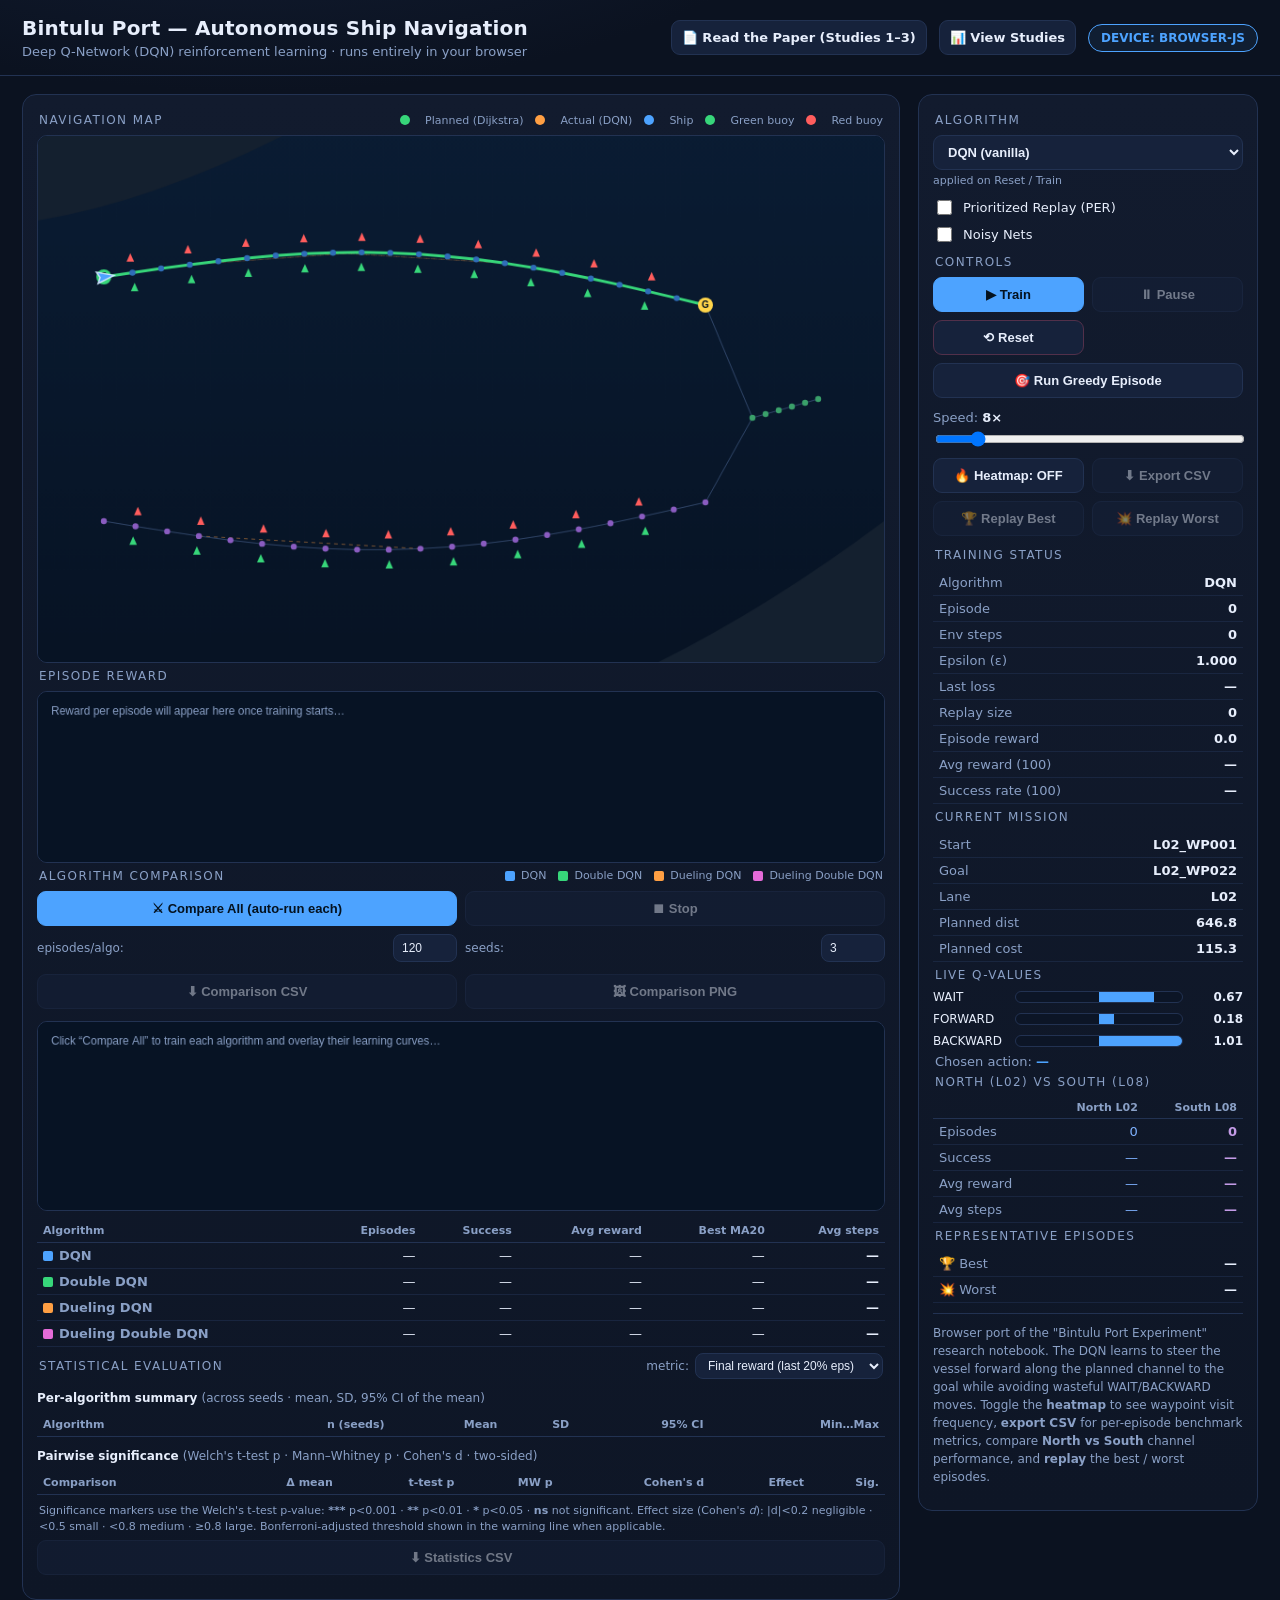
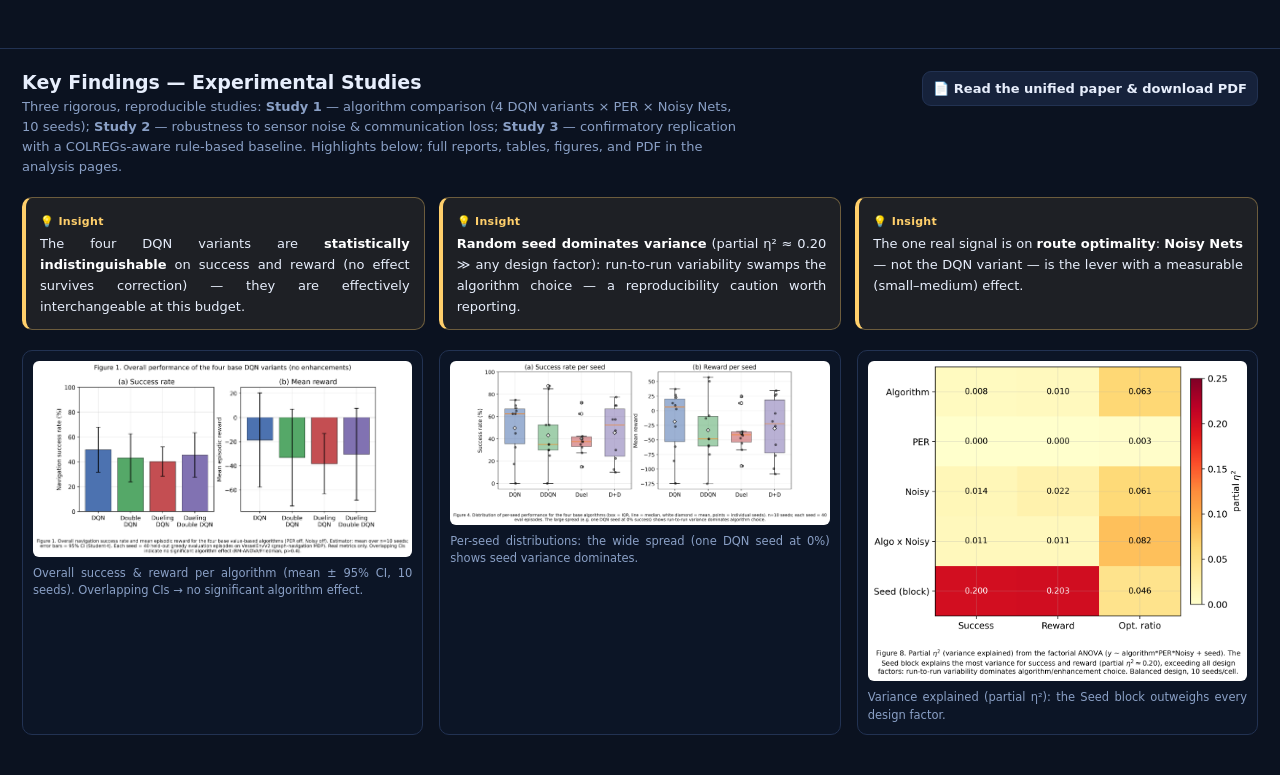
==== index.html @ 25f6ed60 "docs: unified Q1 manuscript merging Studies 1-3 + viewer with PDF export Adds a single publication-s" ====
<!DOCTYPE html>
<html lang="en">
<head>
<meta charset="UTF-8" />
<meta name="viewport" content="width=device-width, initial-scale=1.0" />
<title>Bintulu Port — DQN Autonomous Ship Navigation (Web Simulation)</title>
<link rel="stylesheet" href="styles.css" />
</head>
<body>
  <header class="topbar">
    <div class="title">
      <h1>Bintulu Port — Autonomous Ship Navigation</h1>
      <p class="subtitle">Deep Q-Network (DQN) reinforcement learning · runs entirely in your browser</p>
    </div>
    <div class="header-actions">
      <a class="btn report-btn" href="manuscript.html">📄 Read the Paper (Studies 1–3)</a>
      <a class="btn report-btn" href="results.html">📊 View Studies</a>
      <div class="badge" id="deviceBadge">DEVICE: BROWSER-JS</div>
    </div>
  </header>

  <main class="layout">
    <!-- LEFT: map + chart -->
    <section class="panel map-panel">
      <div class="panel-head">
        <span>Navigation Map</span>
        <span class="legend">
          <i class="dot planned"></i> Planned (Dijkstra)
          <i class="dot actual"></i> Actual (DQN)
          <i class="dot ship"></i> Ship
          <i class="dot green"></i> Green buoy
          <i class="dot red"></i> Red buoy
        </span>
      </div>
      <canvas id="mapCanvas" width="900" height="560"></canvas>

      <div class="panel-head"><span>Episode Reward</span><span id="chartLabel" class="muted"></span></div>
      <canvas id="chartCanvas" width="900" height="180"></canvas>

      <div class="panel-head">
        <span>Algorithm Comparison</span>
        <span class="legend" id="cmpLegend"></span>
      </div>
      <div class="controls cmp-controls">
        <button id="btnCompareAll" class="btn primary">⚔ Compare All (auto-run each)</button>
        <button id="btnCompareStop" class="btn" disabled>⏹ Stop</button>
        <label class="cmp-eps">episodes/algo:
          <input type="number" id="cmpEpisodes" min="20" max="600" step="20" value="120" />
        </label>
        <label class="cmp-eps">seeds:
          <input type="number" id="cmpSeeds" min="1" max="10" step="1" value="3" />
        </label>
      </div>
      <div class="controls cmp-export">
        <button id="btnExportCmpCsv" class="btn" disabled>⬇ Comparison CSV</button>
        <button id="btnExportCmpPng" class="btn" disabled>🖼 Comparison PNG</button>
      </div>
      <canvas id="compareCanvas" width="900" height="200"></canvas>
      <table class="metrics cmp-table" id="cmpTable">
        <tr>
          <th>Algorithm</th><th>Episodes</th><th>Success</th>
          <th>Avg reward</th><th>Best MA20</th><th>Avg steps</th>
        </tr>
      </table>

      <!-- ===== STATISTICAL EVALUATION ===== -->
      <div class="panel-head">
        <span>Statistical Evaluation</span>
        <span class="legend">
          <label class="stat-metric-row">metric:
            <select id="statMetricSelect">
              <option value="reward">Final reward (last 20% eps)</option>
              <option value="success">Success rate (last 20% eps)</option>
              <option value="avgReward">Avg reward (all eps)</option>
              <option value="bestMA">Best MA20 reward</option>
            </select>
          </label>
        </span>
      </div>
      <p id="statWarning" class="stat-warning" hidden></p>

      <div class="stat-sub">Per-algorithm summary <span class="muted">(across seeds · mean, SD, 95% CI of the mean)</span></div>
      <table class="metrics cmp-table stat-summary" id="statSummaryTable">
        <tr>
          <th>Algorithm</th><th>n (seeds)</th><th>Mean</th>
          <th>SD</th><th>95% CI</th><th>Min…Max</th>
        </tr>
      </table>

      <div class="stat-sub">Pairwise significance <span class="muted">(Welch's t-test p · Mann–Whitney p · Cohen's d · two-sided)</span></div>
      <table class="metrics cmp-table stat-pairwise" id="statPairwiseTable">
        <tr>
          <th>Comparison</th><th>Δ mean</th><th>t-test p</th>
          <th>MW p</th><th>Cohen's d</th><th>Effect</th><th>Sig.</th>
        </tr>
      </table>
      <p class="stat-note muted">
        Significance markers use the Welch's t-test p-value:
        <b>***</b> p&lt;0.001 · <b>**</b> p&lt;0.01 · <b>*</b> p&lt;0.05 · <b>ns</b> not significant.
        Effect size (Cohen's <i>d</i>): |d|&lt;0.2 negligible · &lt;0.5 small · &lt;0.8 medium · ≥0.8 large.
        Bonferroni-adjusted threshold shown in the warning line when applicable.
      </p>
      <div class="controls stat-export">
        <button id="btnExportStatsCsv" class="btn" disabled>⬇ Statistics CSV</button>
      </div>
    </section>

    <!-- RIGHT: controls + metrics -->
    <aside class="panel side-panel">
      <div class="panel-head"><span>Algorithm</span></div>
      <label class="select-row">
        <select id="algoSelect">
          <option value="DQN">DQN (vanilla)</option>
          <option value="DoubleDQN">Double DQN</option>
          <option value="DuelingDQN">Dueling DQN</option>
          <option value="DuelingDoubleDQN">Dueling Double DQN</option>
        </select>
        <span class="select-hint">applied on Reset / Train</span>
      </label>
      <div class="toggles">
        <label class="toggle"><input type="checkbox" id="perToggle" /> <span>Prioritized Replay (PER)</span></label>
        <label class="toggle"><input type="checkbox" id="noisyToggle" /> <span>Noisy Nets</span></label>
      </div>

      <div class="panel-head"><span>Controls</span></div>
      <div class="controls">
        <button id="btnTrain" class="btn primary">▶ Train</button>
        <button id="btnPause" class="btn" disabled>⏸ Pause</button>
        <button id="btnReset" class="btn danger">⟲ Reset</button>
        <button id="btnGreedy" class="btn">🎯 Run Greedy Episode</button>
      </div>

      <label class="slider-row">
        <span>Speed: <b id="speedLabel">8×</b></span>
        <input type="range" id="speedSlider" min="1" max="60" value="8" />
      </label>

      <div class="controls">
        <button id="btnHeatmap" class="btn">🔥 Heatmap: OFF</button>
        <button id="btnExport" class="btn" disabled>⬇ Export CSV</button>
        <button id="btnReplayBest" class="btn" disabled>🏆 Replay Best</button>
        <button id="btnReplayWorst" class="btn" disabled>💥 Replay Worst</button>
      </div>

      <div class="panel-head"><span>Training Status</span></div>
      <table class="metrics">
        <tr><td>Algorithm</td><td id="mAlgo">DQN</td></tr>
        <tr><td>Episode</td><td id="mEpisode">0</td></tr>
        <tr><td>Env steps</td><td id="mSteps">0</td></tr>
        <tr><td>Epsilon (ε)</td><td id="mEps">1.000</td></tr>
        <tr><td>Last loss</td><td id="mLoss">—</td></tr>
        <tr><td>Replay size</td><td id="mBuffer">0</td></tr>
        <tr><td>Episode reward</td><td id="mReward">0.0</td></tr>
        <tr><td>Avg reward (100)</td><td id="mAvg">—</td></tr>
        <tr><td>Success rate (100)</td><td id="mSucc">—</td></tr>
      </table>

      <div class="panel-head"><span>Current Mission</span></div>
      <table class="metrics">
        <tr><td>Start</td><td id="mStart">—</td></tr>
        <tr><td>Goal</td><td id="mGoal">—</td></tr>
        <tr><td>Lane</td><td id="mLane">—</td></tr>
        <tr><td>Planned dist</td><td id="mPlanDist">—</td></tr>
        <tr><td>Planned cost</td><td id="mPlanCost">—</td></tr>
      </table>

      <div class="panel-head"><span>Live Q-values</span></div>
      <div class="qbars" id="qbars">
        <div class="qbar-row"><span>WAIT</span><div class="qbar"><i id="q0"></i></div><b id="q0v">0.0</b></div>
        <div class="qbar-row"><span>FORWARD</span><div class="qbar"><i id="q1"></i></div><b id="q1v">0.0</b></div>
        <div class="qbar-row"><span>BACKWARD</span><div class="qbar"><i id="q2"></i></div><b id="q2v">0.0</b></div>
      </div>
      <p class="chosen">Chosen action: <b id="chosenAction">—</b></p>

      <div class="panel-head"><span>North (L02) vs South (L08)</span></div>
      <table class="metrics cmp">
        <tr><th></th><th>North L02</th><th>South L08</th></tr>
        <tr><td>Episodes</td><td id="cmpNorthN">0</td><td id="cmpSouthN">0</td></tr>
        <tr><td>Success</td><td id="cmpNorthSucc">—</td><td id="cmpSouthSucc">—</td></tr>
        <tr><td>Avg reward</td><td id="cmpNorthReward">—</td><td id="cmpSouthReward">—</td></tr>
        <tr><td>Avg steps</td><td id="cmpNorthSteps">—</td><td id="cmpSouthSteps">—</td></tr>
      </table>

      <div class="panel-head"><span>Representative Episodes</span></div>
      <table class="metrics">
        <tr><td>🏆 Best</td><td id="bestLabel">—</td></tr>
        <tr><td>💥 Worst</td><td id="worstLabel">—</td></tr>
      </table>

      <p class="note">
        Browser port of the "Bintulu Port Experiment" research notebook.
        The DQN learns to steer the vessel forward along the planned channel
        to the goal while avoiding wasteful WAIT/BACKWARD moves. Toggle the
        <b>heatmap</b> to see waypoint visit frequency, <b>export CSV</b> for
        per-episode benchmark metrics, compare <b>North vs South</b> channel
        performance, and <b>replay</b> the best / worst episodes.
      </p>
    </aside>
  </main>

  <!-- ============ KEY FINDINGS (Q1 experimental analysis) ============ -->
  <section class="findings" id="findings">
    <div class="findings-head">
      <div>
        <h2>Key Findings — Experimental Studies</h2>
        <p class="findings-sub">
          Three rigorous, reproducible studies: <b>Study 1</b> — algorithm comparison
          (4 DQN variants × PER × Noisy Nets, 10 seeds); <b>Study 2</b> — robustness to sensor
          noise &amp; communication loss; <b>Study 3</b> — confirmatory replication with a
          COLREGs-aware rule-based baseline. Highlights below; full reports, tables, figures,
          and PDF in the analysis pages.
        </p>
      </div>
      <a class="btn report-btn" href="manuscript.html">📄 Read the unified paper &amp; download PDF</a>
    </div>

    <div class="findings-insights">
      <div class="insight-card">
        <span class="insight-tag">💡 Insight</span>
        <p>The four DQN variants are <b>statistically indistinguishable</b> on success and reward
        (no effect survives correction) — they are effectively interchangeable at this budget.</p>
      </div>
      <div class="insight-card">
        <span class="insight-tag">💡 Insight</span>
        <p><b>Random seed dominates variance</b> (partial η² ≈ 0.20 ≫ any design factor): run-to-run
        variability swamps the algorithm choice — a reproducibility caution worth reporting.</p>
      </div>
      <div class="insight-card">
        <span class="insight-tag">💡 Insight</span>
        <p>The one real signal is on <b>route optimality</b>: <b>Noisy Nets</b> — not the DQN variant —
        is the lever with a measurable (small–medium) effect.</p>
      </div>
    </div>

    <div class="findings-figs">
      <figure>
        <a href="results/figures/fig1_overall_performance.png" target="_blank" rel="noopener">
          <img loading="lazy" src="results/figures/fig1_overall_performance.png" alt="Overall performance of the four DQN variants with 95% CIs" />
        </a>
        <figcaption>Overall success &amp; reward per algorithm (mean ± 95% CI, 10 seeds). Overlapping CIs → no significant algorithm effect.</figcaption>
      </figure>
      <figure>
        <a href="results/figures/fig4_per_seed_distributions.png" target="_blank" rel="noopener">
          <img loading="lazy" src="results/figures/fig4_per_seed_distributions.png" alt="Per-seed performance distributions" />
        </a>
        <figcaption>Per-seed distributions: the wide spread (one DQN seed at 0%) shows seed variance dominates.</figcaption>
      </figure>
      <figure>
        <a href="results/figures/fig8_variance_dominance.png" target="_blank" rel="noopener">
          <img loading="lazy" src="results/figures/fig8_variance_dominance.png" alt="Variance-component heatmap (partial eta squared)" />
        </a>
        <figcaption>Variance explained (partial η²): the Seed block outweighs every design factor.</figcaption>
      </figure>
    </div>
  </section>

  <script src="js/environment.js"></script>
  <script src="js/dqn.js"></script>
  <script src="js/stats.js"></script>
  <script src="js/main.js"></script>
</body>
</html>
---- styles.css ----
:root {
  --bg: #0b1220;
  --panel: #121b2e;
  --panel-2: #0e1626;
  --ink: #e7eefc;
  --muted: #8aa0c6;
  --line: #223252;
  --accent: #4da3ff;
  --green: #37d67a;
  --red: #ff5d5d;
  --planned: #37d67a;
  --actual: #ff9f43;
  --ship: #4da3ff;
}

* { box-sizing: border-box; }

body {
  margin: 0;
  font-family: "Segoe UI", system-ui, -apple-system, sans-serif;
  background: radial-gradient(1200px 600px at 20% -10%, #16233d 0%, var(--bg) 55%);
  color: var(--ink);
}

.topbar {
  display: flex;
  align-items: center;
  justify-content: space-between;
  padding: 16px 22px;
  border-bottom: 1px solid var(--line);
}

.title h1 { margin: 0; font-size: 20px; letter-spacing: .2px; }
.subtitle { margin: 4px 0 0; color: var(--muted); font-size: 13px; }

.header-actions { display: flex; align-items: center; gap: 12px; }
.report-btn {
  text-decoration: none; font-weight: 700; font-size: 13px;
  background: var(--accent); color: #04121f; border-color: var(--accent);
  white-space: nowrap;
}
.report-btn:hover { filter: brightness(1.08); border-color: var(--accent); }
@media (max-width: 720px) {
  .header-actions { flex-direction: column-reverse; align-items: flex-end; gap: 8px; }
}

.badge {
  font-size: 12px;
  font-weight: 700;
  color: var(--accent);
  border: 1px solid var(--accent);
  border-radius: 20px;
  padding: 6px 12px;
  background: rgba(77,163,255,.08);
}

.layout {
  display: grid;
  grid-template-columns: minmax(0, 1fr) 340px;
  gap: 18px;
  padding: 18px 22px 40px;
  align-items: start;
}

.panel {
  background: linear-gradient(180deg, var(--panel), var(--panel-2));
  border: 1px solid var(--line);
  border-radius: 14px;
  padding: 12px 14px;
}

.panel-head {
  display: flex;
  justify-content: space-between;
  align-items: center;
  font-size: 12px;
  text-transform: uppercase;
  letter-spacing: .12em;
  color: var(--muted);
  margin: 6px 2px 8px;
}

canvas {
  width: 100%;
  height: auto;
  display: block;
  background: #071324;
  border: 1px solid var(--line);
  border-radius: 10px;
}

#chartCanvas { margin-top: 4px; }

.legend { display: flex; gap: 12px; align-items: center; font-size: 11px; color: var(--muted); text-transform: none; letter-spacing: 0; }
.dot { display: inline-block; width: 10px; height: 10px; border-radius: 50%; margin-right: 3px; vertical-align: middle; }
.dot.planned { background: var(--planned); }
.dot.actual { background: var(--actual); }
.dot.ship { background: var(--ship); }
.dot.green { background: var(--green); }
.dot.red { background: var(--red); }

.controls { display: grid; grid-template-columns: 1fr 1fr; gap: 8px; margin-bottom: 12px; }
.btn {
  cursor: pointer;
  border: 1px solid var(--line);
  background: #16223b;
  color: var(--ink);
  padding: 9px 10px;
  border-radius: 9px;
  font-size: 13px;
  font-weight: 600;
  transition: .15s;
}
.btn:hover:not(:disabled) { border-color: var(--accent); }
.btn:disabled { opacity: .45; cursor: not-allowed; }
.btn.primary { background: var(--accent); border-color: var(--accent); color: #04121f; }
.btn.danger { border-color: #52304a; }
.btn.danger:hover { border-color: var(--red); }
.btn.active { background: rgba(255,159,67,.18); border-color: var(--actual); color: var(--actual); }
#btnGreedy { grid-column: span 2; }

.slider-row { display: block; font-size: 13px; color: var(--muted); margin-bottom: 8px; }
.slider-row input { width: 100%; margin-top: 6px; }
.slider-row b { color: var(--ink); }

.select-row { display: block; margin-bottom: 10px; }
.select-row select {
  width: 100%; padding: 8px 10px; border-radius: 9px;
  background: #16223b; color: var(--ink); border: 1px solid var(--line);
  font-size: 13px; font-weight: 600;
}
.select-row select:focus { outline: none; border-color: var(--accent); }
.select-hint { display: block; font-size: 11px; color: var(--muted); margin-top: 4px; }

.toggles { display: flex; flex-direction: column; gap: 6px; margin: 8px 0 10px; }
.toggle { display: flex; align-items: center; gap: 8px; font-size: 13px; color: var(--ink); cursor: pointer; }
.toggle input { accent-color: var(--accent); width: 15px; height: 15px; cursor: pointer; }
.cmp-export { grid-template-columns: 1fr 1fr; margin-top: 8px; }

.cmp-controls { grid-template-columns: 1fr 1fr; align-items: center; margin-top: 8px; }
.cmp-eps { font-size: 12px; color: var(--muted); display: flex; align-items: center; justify-content: space-between; gap: 6px; }
.cmp-eps input {
  width: 64px; padding: 6px 8px; border-radius: 8px;
  background: #16223b; color: var(--ink); border: 1px solid var(--line); font-size: 12px;
}
#btnCompareAll { grid-column: 1; }

.cmp-table { margin-top: 8px; }
.cmp-table th {
  font-size: 11px; color: var(--muted); font-weight: 600; text-align: right;
  padding: 5px 6px; border-bottom: 1px solid var(--line);
}
.cmp-table th:first-child { text-align: left; }
.cmp-table td { text-align: right; font-variant-numeric: tabular-nums; }
.cmp-table td:first-child { text-align: left; font-weight: 600; }
.cmp-swatch { display: inline-block; width: 10px; height: 10px; border-radius: 2px; margin-right: 6px; vertical-align: middle; }
#cmpLegend { display: flex; gap: 12px; flex-wrap: wrap; align-items: center; }

/* ===== Statistical evaluation ===== */
.stat-sub { font-size: 12px; color: var(--ink); font-weight: 600; margin: 12px 0 2px; }
.stat-sub .muted { font-weight: 400; }
.stat-metric-row { font-size: 12px; color: var(--muted); display: inline-flex; align-items: center; gap: 6px; }
.stat-metric-row select {
  padding: 4px 8px; border-radius: 8px; background: #16223b;
  color: var(--ink); border: 1px solid var(--line); font-size: 12px;
}
.stat-warning {
  font-size: 12px; color: #ffcf6b; background: rgba(255,159,67,.10);
  border: 1px solid rgba(255,159,67,.35); border-radius: 8px;
  padding: 7px 10px; margin: 8px 0 2px; line-height: 1.45;
}
.stat-summary td, .stat-pairwise td { font-size: 12px; }
.stat-pairwise td.sig-yes { color: #37d67a; font-weight: 700; }
.stat-pairwise td.sig-no { color: var(--muted); }
.stat-note { font-size: 11px; line-height: 1.5; margin: 8px 2px 4px; }
.stat-export { grid-template-columns: 1fr; margin-top: 4px; }

.metrics { width: 100%; border-collapse: collapse; font-size: 13px; margin-bottom: 6px; }
.metrics td { padding: 5px 6px; border-bottom: 1px solid rgba(34,50,82,.55); }
.metrics td:first-child { color: var(--muted); }
.metrics td:last-child { text-align: right; font-variant-numeric: tabular-nums; font-weight: 600; }

.metrics.cmp th {
  font-size: 11px; color: var(--muted); font-weight: 600;
  text-align: right; padding: 4px 6px; border-bottom: 1px solid var(--line);
}
.metrics.cmp th:first-child { text-align: left; }
.metrics.cmp td { text-align: right; }
.metrics.cmp td:first-child { text-align: left; color: var(--muted); }
.metrics.cmp td:nth-child(2) { color: #7fb2ff; }
.metrics.cmp td:nth-child(3) { color: #c39be6; }

.qbars { display: grid; gap: 8px; margin: 4px 0 6px; }
.qbar-row { display: grid; grid-template-columns: 74px 1fr 52px; align-items: center; gap: 8px; font-size: 12px; }
.qbar { position: relative; height: 12px; background: #0c1526; border: 1px solid var(--line); border-radius: 6px; overflow: hidden; }
.qbar i { position: absolute; left: 50%; top: 0; bottom: 0; background: var(--accent); width: 0; }
.qbar-row b { text-align: right; font-variant-numeric: tabular-nums; }
.chosen { font-size: 13px; color: var(--muted); margin: 6px 2px; }
.chosen b { color: var(--accent); }

.note { font-size: 12px; color: var(--muted); line-height: 1.5; border-top: 1px solid var(--line); padding-top: 10px; margin-top: 10px; }
.muted { color: var(--muted); font-weight: 400; text-transform: none; letter-spacing: 0; }

@media (max-width: 980px) {
  .layout { grid-template-columns: 1fr; }
  .side-panel { order: 2; }
}


/* ============ Key Findings section (landing page) ============ */
.findings { padding: 22px 22px 40px; border-top: 1px solid var(--line); margin-top: 8px; }
.findings-head { display: flex; align-items: flex-start; justify-content: space-between; gap: 16px; flex-wrap: wrap; }
.findings-head h2 { margin: 0 0 4px; font-size: 19px; }
.findings-sub { margin: 0; color: var(--muted); font-size: 13px; max-width: 720px; line-height: 1.55; }
.findings-insights { display: grid; grid-template-columns: repeat(3, 1fr); gap: 14px; margin: 20px 0; }
.insight-card { background: rgba(255,207,107,.08); border: 1px solid rgba(255,207,107,.35);
  border-left: 4px solid #ffcf6b; border-radius: 10px; padding: 12px 14px; }
.insight-card .insight-tag { display: inline-block; font-size: 11px; font-weight: 700; color: #ffcf6b;
  margin-bottom: 6px; letter-spacing: .3px; }
.insight-card p { margin: 0; font-size: 13px; line-height: 1.6; color: var(--ink); text-align: justify; }
.insight-card b { color: #fff; }
.findings-figs { display: grid; grid-template-columns: repeat(3, 1fr); gap: 16px; margin-top: 8px; }
.findings-figs figure { margin: 0; background: #0c1526; border: 1px solid var(--line); border-radius: 10px; padding: 10px; }
.findings-figs img { width: 100%; height: auto; border-radius: 6px; background: #fff; display: block; }
.findings-figs figcaption { font-size: 11.5px; color: var(--muted); line-height: 1.5; margin-top: 8px; text-align: justify; }
@media (max-width: 900px) {
  .findings-insights, .findings-figs { grid-template-columns: 1fr; }
}
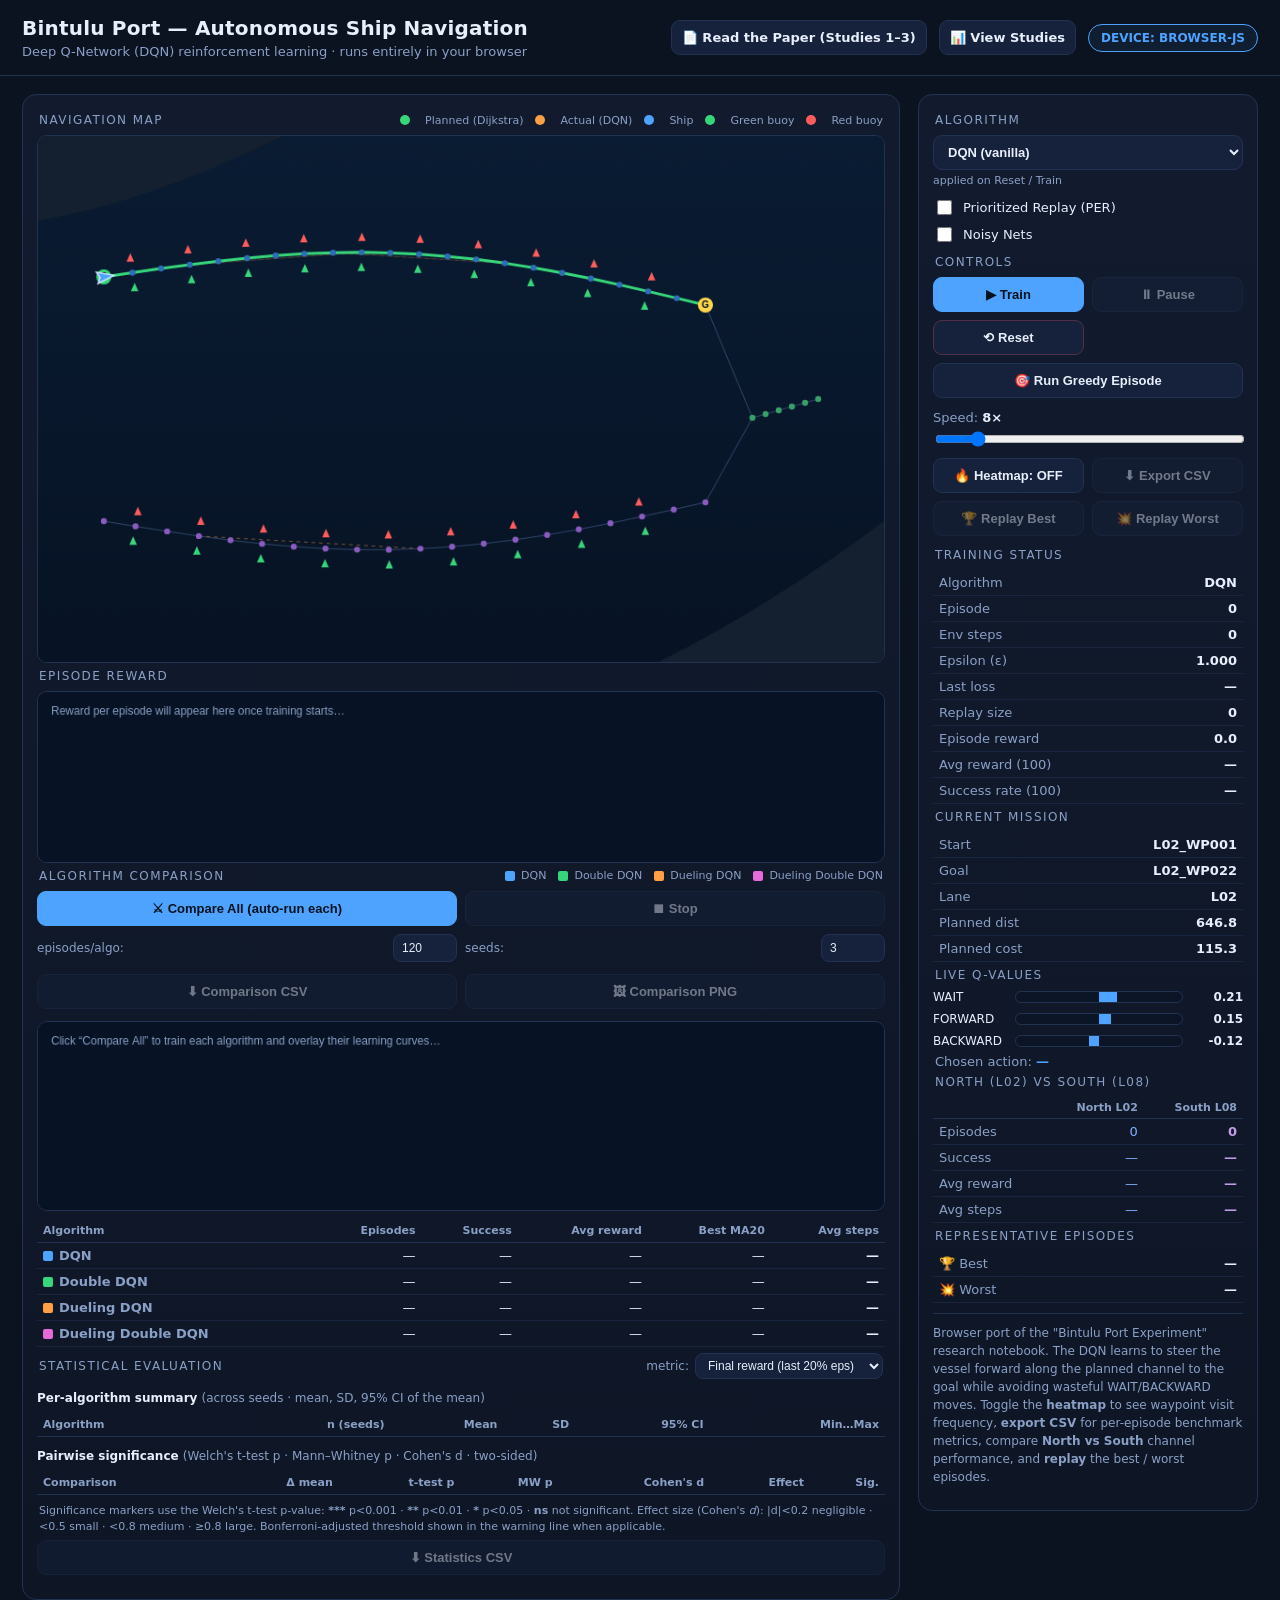
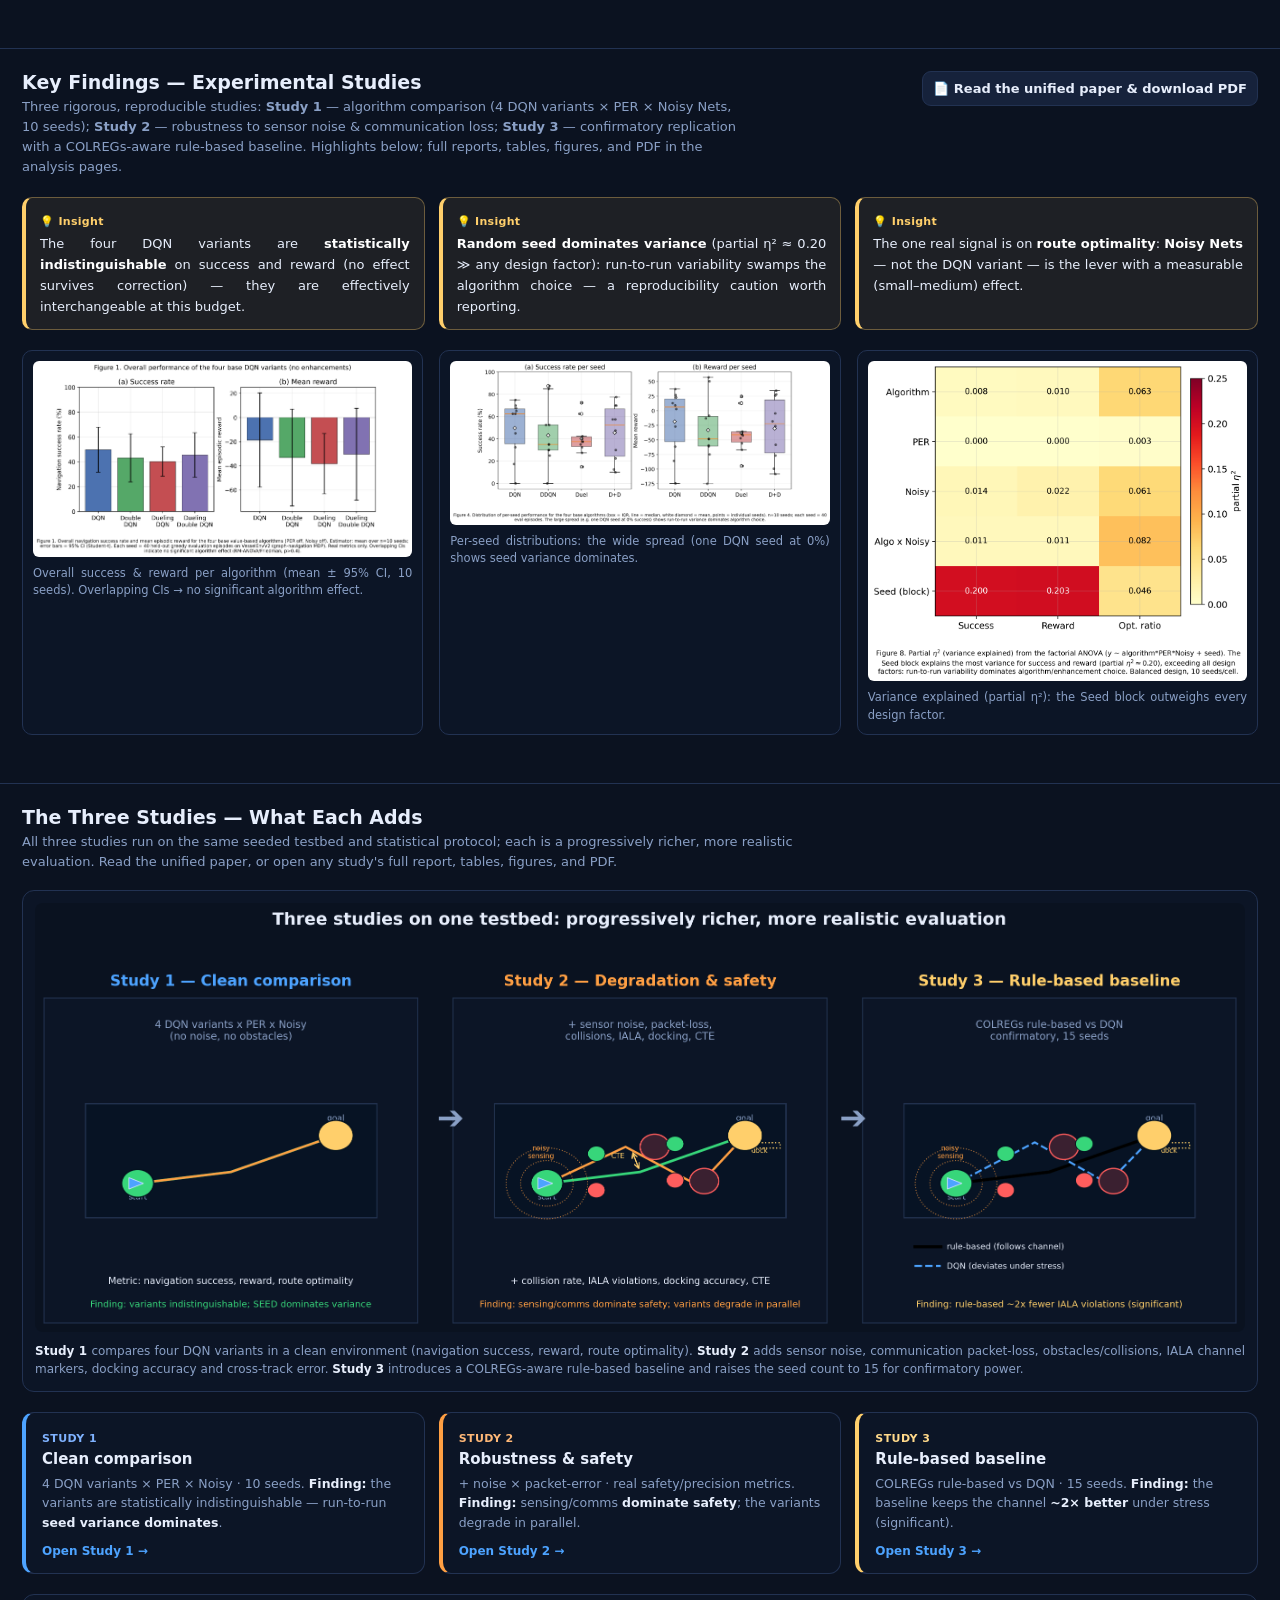
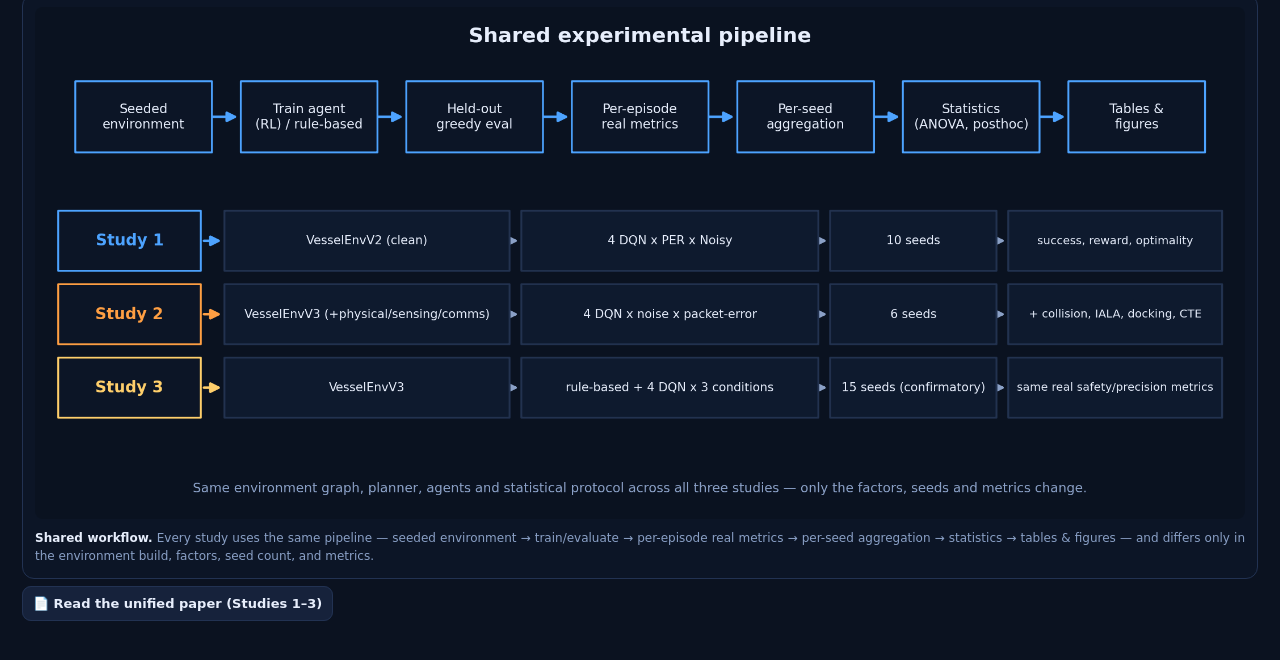
==== commit 3031bf76: "feat: conceptual study schematics + workflow on the live simulation page Add a 'Three Studies — What" ====
--- a/index.html
+++ b/index.html
@@ -237,7 +237,7 @@
         <a href="results/figures/fig1_overall_performance.png" target="_blank" rel="noopener">
           <img loading="lazy" src="results/figures/fig1_overall_performance.png" alt="Overall performance of the four DQN variants with 95% CIs" />
         </a>
-        <figcaption>Overall success &amp; reward per algorithm (mean ± 95% CI, 10 seeds). Overlapping CIs → no significant algorithm effect.</figcaption>
+        <figcaption>Overall success &amp; reward per algorithm (mean ± 95% CI, 10 seeds). Overlapping CIs &rarr; no significant algorithm effect.</figcaption>
       </figure>
       <figure>
         <a href="results/figures/fig4_per_seed_distributions.png" target="_blank" rel="noopener">
@@ -254,6 +254,64 @@
     </div>
   </section>
 
+  <!-- ============ THREE STUDIES (conceptual overview + workflow) ============ -->
+  <section class="studies" id="studies">
+    <div class="studies-head">
+      <h2>The Three Studies — What Each Adds</h2>
+      <p class="studies-sub">
+        All three studies run on the same seeded testbed and statistical protocol;
+        each is a progressively richer, more realistic evaluation. Read the unified
+        paper, or open any study's full report, tables, figures, and PDF.
+      </p>
+    </div>
+
+    <figure class="studies-fig">
+      <img loading="lazy" src="assets/schematics/study_comparison.png"
+           alt="Conceptual comparison of Study 1 (clean), Study 2 (noise, packet-loss, collisions, IALA, docking, CTE), and Study 3 (rule-based COLREGs baseline vs DQN)" />
+      <figcaption>
+        <b>Study&nbsp;1</b> compares four DQN variants in a clean environment (navigation success, reward, route optimality).
+        <b>Study&nbsp;2</b> adds sensor noise, communication packet-loss, obstacles/collisions, IALA channel markers,
+        docking accuracy and cross-track error. <b>Study&nbsp;3</b> introduces a COLREGs-aware rule-based baseline and
+        raises the seed count to 15 for confirmatory power.
+      </figcaption>
+    </figure>
+
+    <div class="studies-cards">
+      <a class="study-card s1" href="results.html">
+        <span class="study-tag">Study 1</span>
+        <h3>Clean comparison</h3>
+        <p>4 DQN variants × PER × Noisy · 10 seeds. <b>Finding:</b> the variants are statistically indistinguishable — run-to-run <b>seed variance dominates</b>.</p>
+        <span class="study-link">Open Study 1 →</span>
+      </a>
+      <a class="study-card s2" href="results_v3.html">
+        <span class="study-tag">Study 2</span>
+        <h3>Robustness &amp; safety</h3>
+        <p>+ noise × packet-error · real safety/precision metrics. <b>Finding:</b> sensing/comms <b>dominate safety</b>; the variants degrade in parallel.</p>
+        <span class="study-link">Open Study 2 →</span>
+      </a>
+      <a class="study-card s3" href="results_study3.html">
+        <span class="study-tag">Study 3</span>
+        <h3>Rule-based baseline</h3>
+        <p>COLREGs rule-based vs DQN · 15 seeds. <b>Finding:</b> the baseline keeps the channel <b>~2× better</b> under stress (significant).</p>
+        <span class="study-link">Open Study 3 →</span>
+      </a>
+    </div>
+
+    <figure class="studies-fig">
+      <img loading="lazy" src="assets/schematics/workflow.png"
+           alt="Shared experimental pipeline and how each study specializes the environment, factors, seeds and metrics" />
+      <figcaption>
+        <b>Shared workflow.</b> Every study uses the same pipeline — seeded environment → train/evaluate →
+        per-episode real metrics → per-seed aggregation → statistics → tables &amp; figures — and differs only in
+        the environment build, factors, seed count, and metrics.
+      </figcaption>
+    </figure>
+
+    <div class="studies-cta">
+      <a class="btn report-btn" href="manuscript.html">📄 Read the unified paper (Studies 1–3)</a>
+    </div>
+  </section>
+
   <script src="js/environment.js"></script>
   <script src="js/dqn.js"></script>
   <script src="js/stats.js"></script>
--- a/styles.css
+++ b/styles.css
@@ -226,3 +226,28 @@
 @media (max-width: 900px) {
   .findings-insights, .findings-figs { grid-template-columns: 1fr; }
 }
+
+
+/* ============ Three Studies section (live simulation landing) ============ */
+.studies { padding: 22px 22px 48px; border-top: 1px solid var(--line); margin-top: 8px; }
+.studies-head h2 { margin: 0 0 4px; font-size: 19px; }
+.studies-sub { margin: 0 0 18px; color: var(--muted); font-size: 13px; max-width: 820px; line-height: 1.55; }
+.studies-fig { margin: 18px 0 8px; background: #0c1526; border: 1px solid var(--line); border-radius: 12px; padding: 12px; }
+.studies-fig img { width: 100%; height: auto; border-radius: 8px; display: block; }
+.studies-fig figcaption { font-size: 12px; color: var(--muted); line-height: 1.55; margin-top: 10px; text-align: justify; }
+.studies-fig figcaption b { color: var(--ink); }
+.studies-cards { display: grid; grid-template-columns: repeat(3, 1fr); gap: 14px; margin: 20px 0; }
+.study-card { display: block; text-decoration: none; background: #0c1526; border: 1px solid var(--line);
+  border-radius: 12px; padding: 14px 16px; transition: border-color .15s, transform .15s; }
+.study-card:hover { transform: translateY(-2px); }
+.study-card.s1 { border-left: 4px solid #4da3ff; } .study-card.s1:hover { border-color: #4da3ff; }
+.study-card.s2 { border-left: 4px solid #ff9f43; } .study-card.s2:hover { border-color: #ff9f43; }
+.study-card.s3 { border-left: 4px solid #ffcf6b; } .study-card.s3:hover { border-color: #ffcf6b; }
+.study-tag { display: inline-block; font-size: 11px; font-weight: 700; letter-spacing: .4px; text-transform: uppercase; color: var(--muted); }
+.study-card.s1 .study-tag { color: #7fb2ff; } .study-card.s2 .study-tag { color: #ffb877; } .study-card.s3 .study-tag { color: #ffd98a; }
+.study-card h3 { margin: 4px 0 6px; font-size: 15px; color: var(--ink); }
+.study-card p { margin: 0 0 8px; font-size: 12.5px; color: var(--muted); line-height: 1.55; }
+.study-card p b { color: var(--ink); }
+.study-link { font-size: 12px; font-weight: 700; color: var(--accent); }
+.studies-cta { margin-top: 14px; }
+@media (max-width: 900px) { .studies-cards { grid-template-columns: 1fr; } }
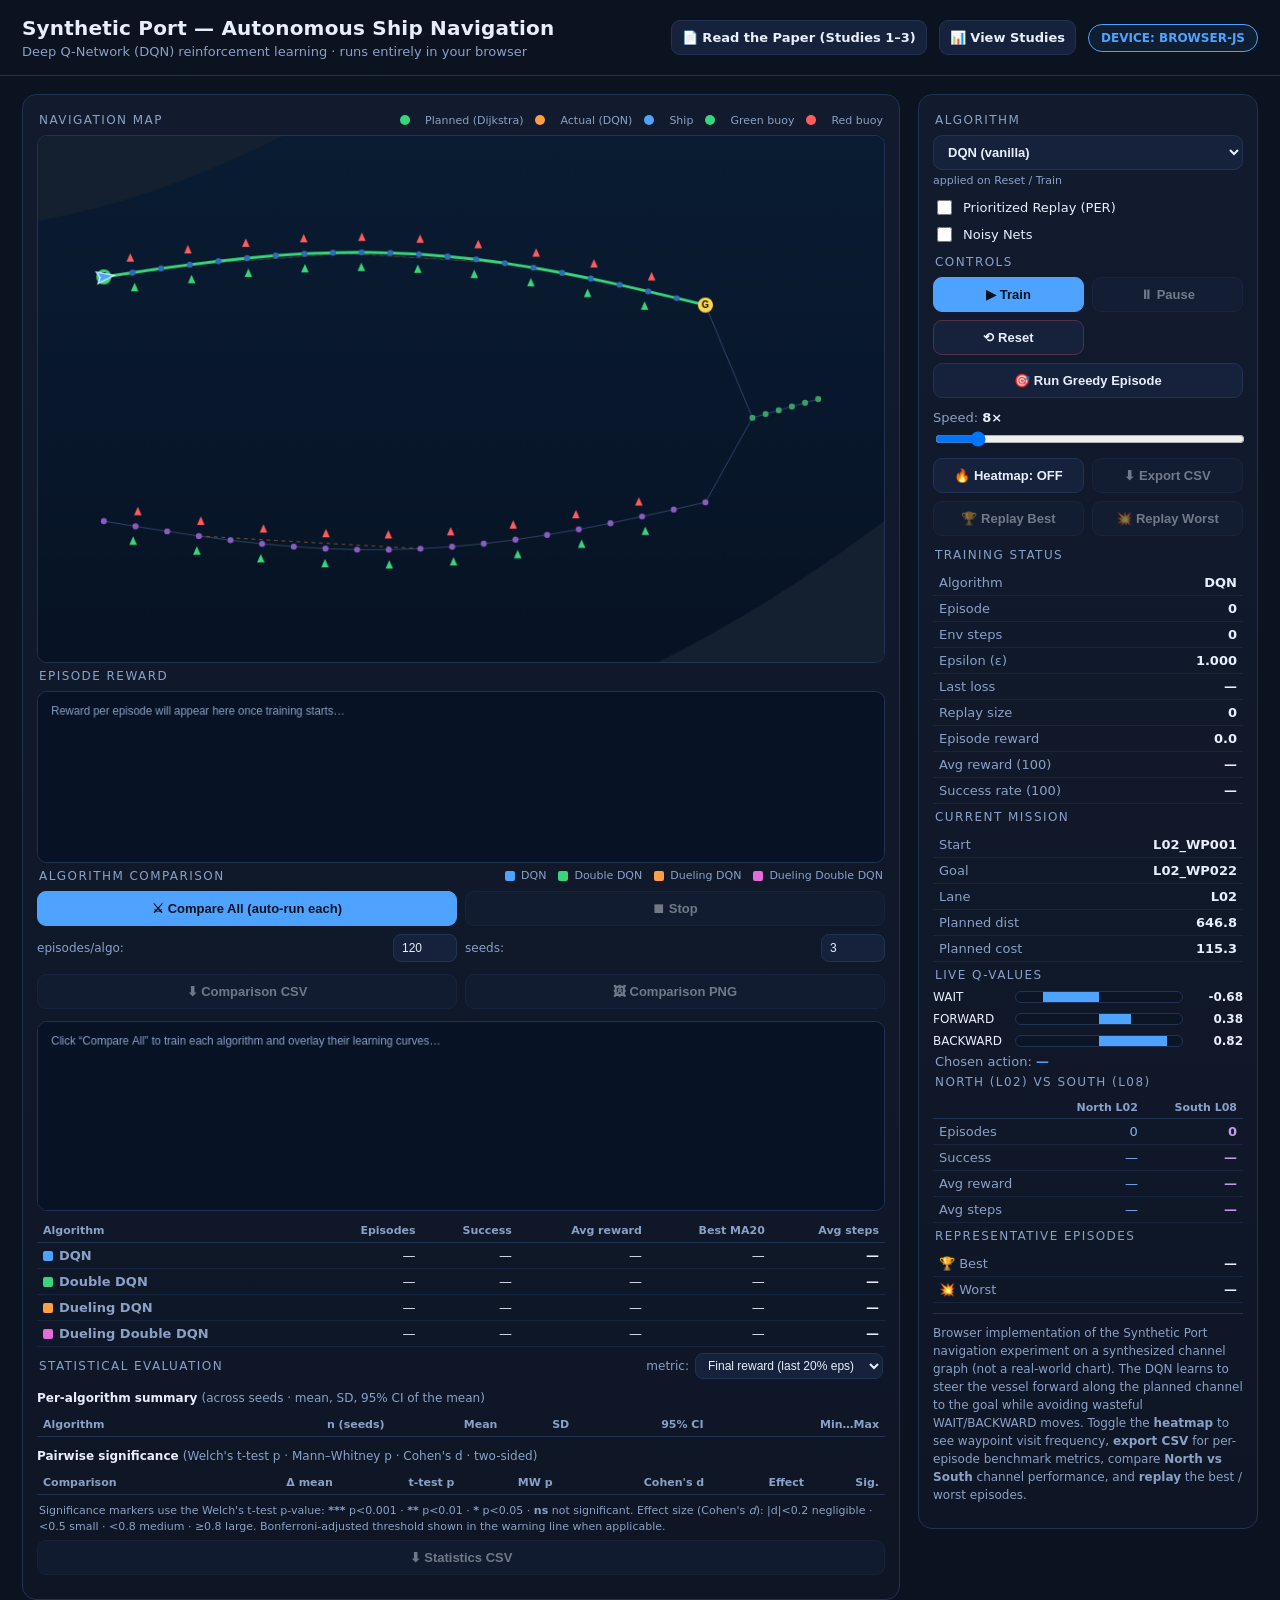
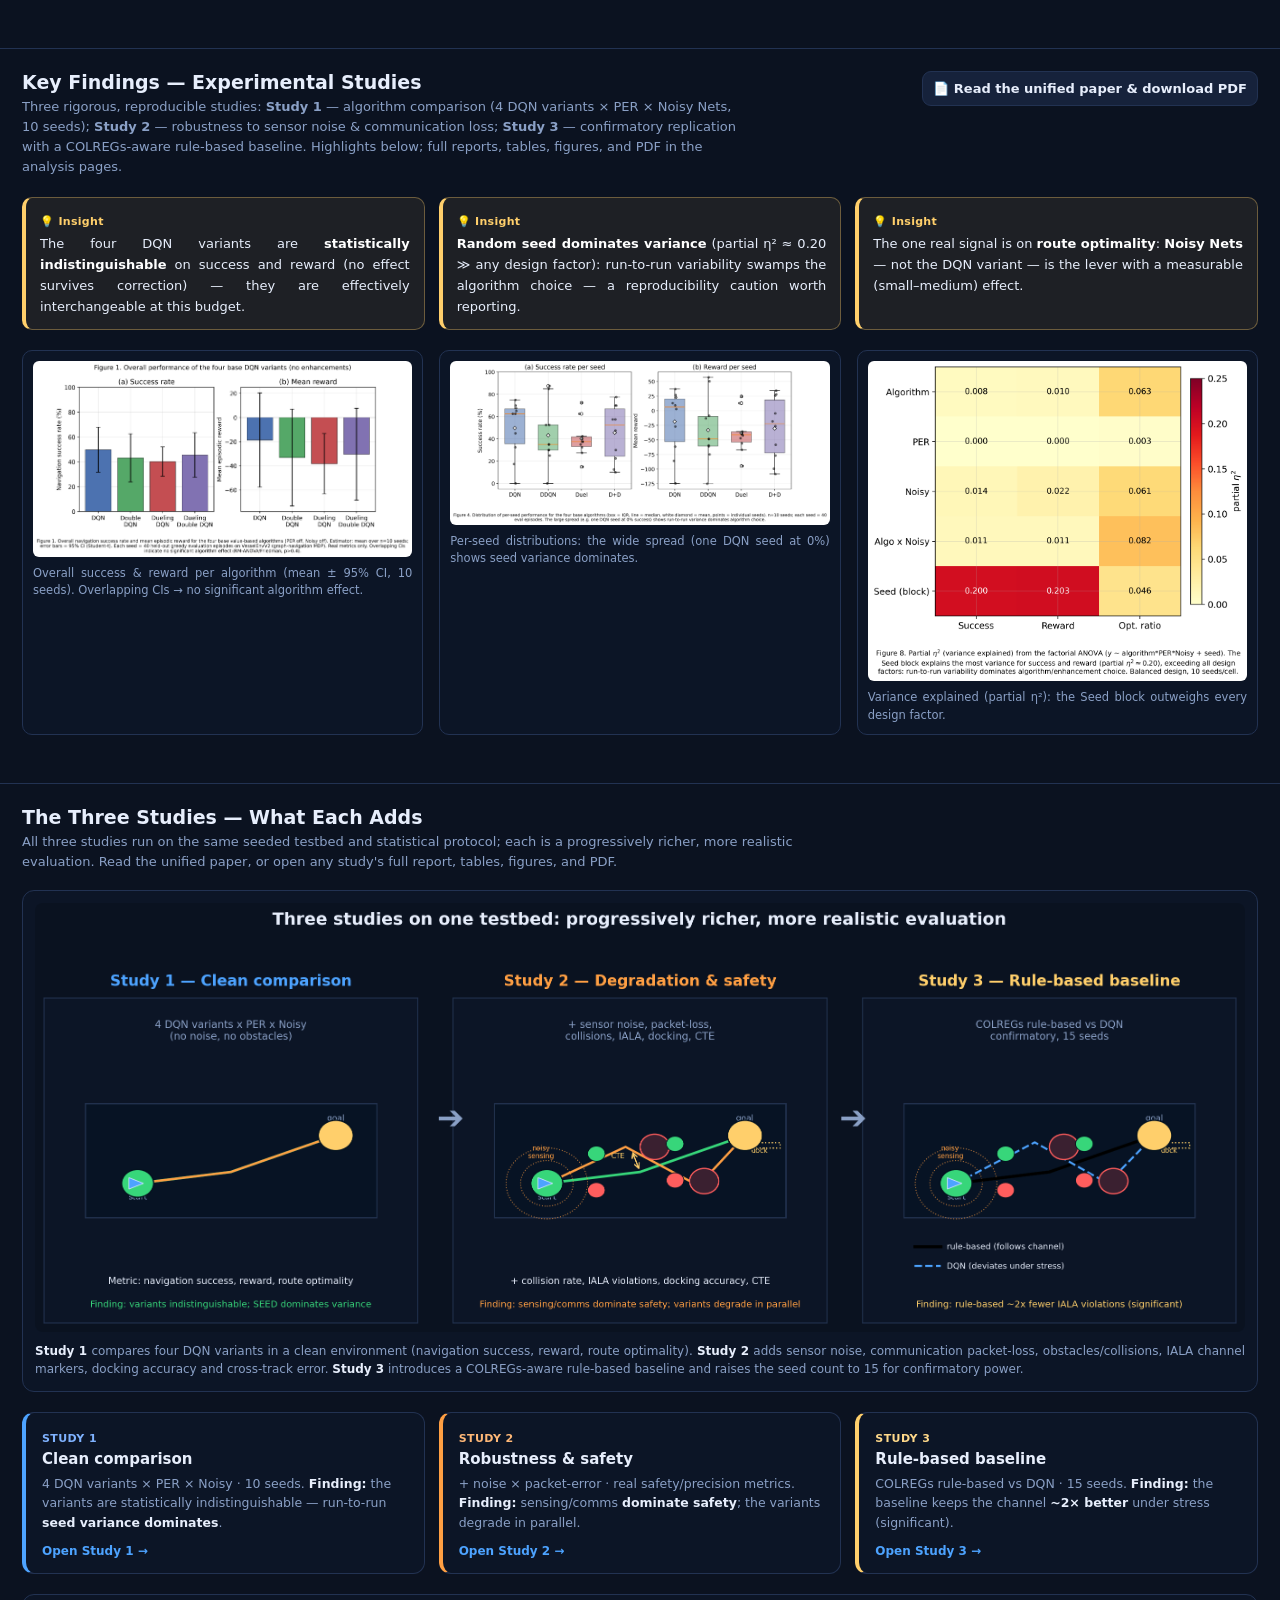
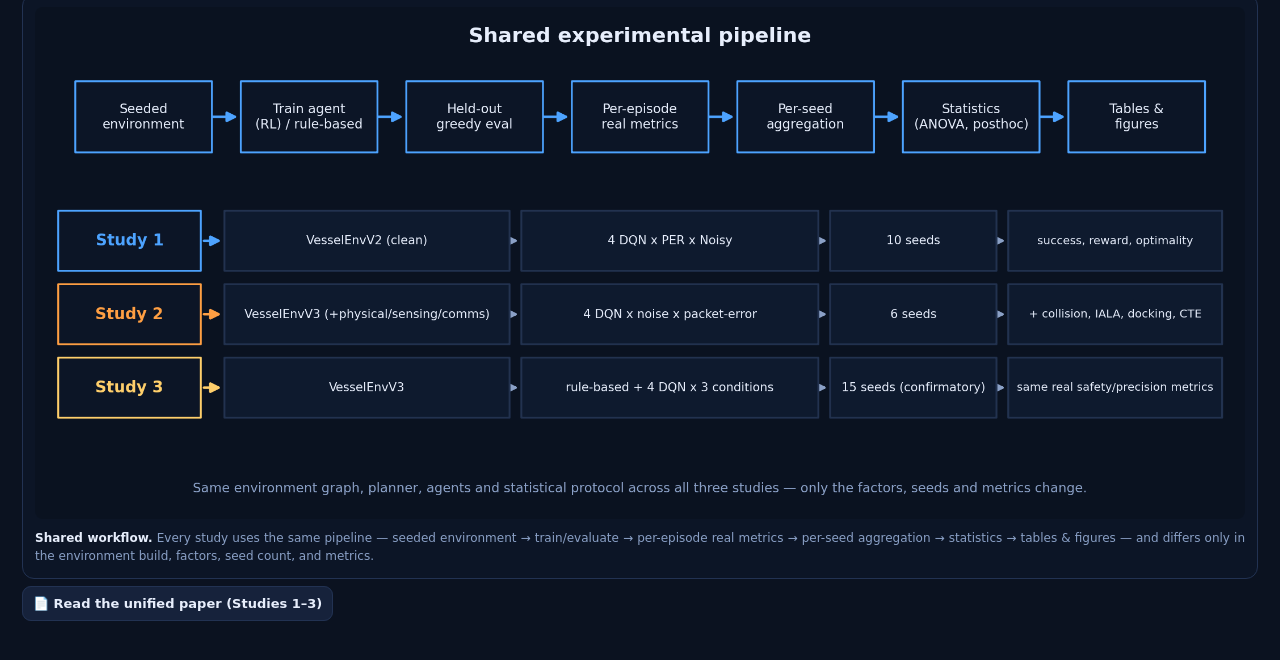
==== commit 756b7ddd: "Rebrand user-facing name to 'Synthetic Port' Rename all user-visible references from 'Bintulu Port' " ====
--- a/index.html
+++ b/index.html
@@ -3,13 +3,13 @@
 <head>
 <meta charset="UTF-8" />
 <meta name="viewport" content="width=device-width, initial-scale=1.0" />
-<title>Bintulu Port — DQN Autonomous Ship Navigation (Web Simulation)</title>
+<title>Synthetic Port — DQN Autonomous Ship Navigation (Web Simulation)</title>
 <link rel="stylesheet" href="styles.css" />
 </head>
 <body>
   <header class="topbar">
     <div class="title">
-      <h1>Bintulu Port — Autonomous Ship Navigation</h1>
+      <h1>Synthetic Port — Autonomous Ship Navigation</h1>
       <p class="subtitle">Deep Q-Network (DQN) reinforcement learning · runs entirely in your browser</p>
     </div>
     <div class="header-actions">
@@ -188,7 +188,8 @@
       </table>
 
       <p class="note">
-        Browser port of the "Bintulu Port Experiment" research notebook.
+        Browser implementation of the Synthetic Port navigation experiment on a
+        synthesized channel graph (not a real-world chart).
         The DQN learns to steer the vessel forward along the planned channel
         to the goal while avoiding wasteful WAIT/BACKWARD moves. Toggle the
         <b>heatmap</b> to see waypoint visit frequency, <b>export CSV</b> for
--- a/styles.css
+++ b/styles.css
@@ -251,3 +251,21 @@
 .study-link { font-size: 12px; font-weight: 700; color: var(--accent); }
 .studies-cta { margin-top: 14px; }
 @media (max-width: 900px) { .studies-cards { grid-template-columns: 1fr; } }
+
+
+/* ============ Shared study-schematic block (report pages) ============ */
+.schematic-block { border: 1px solid var(--line); border-radius: 10px; background: #0c1526; margin: 0 0 16px; overflow: hidden; }
+.schematic-block > summary { cursor: pointer; list-style: none; padding: 11px 14px; font-size: 13px;
+  font-weight: 700; color: #cfe0ff; display: flex; align-items: center; gap: 8px; }
+.schematic-block > summary::-webkit-details-marker { display: none; }
+.schematic-block > summary::before { content: "\25B8"; color: var(--accent, #4da3ff); transition: transform .15s; }
+.schematic-block[open] > summary::before { transform: rotate(90deg); }
+.schematic-block .schematic-body { padding: 4px 14px 14px; }
+.schematic-block figure { margin: 8px 0 6px; }
+.schematic-block img { width: 100%; height: auto; border-radius: 8px; border: 1px solid var(--line); background: #071324; display: block; }
+.schematic-block figcaption { font-size: 11.5px; color: var(--muted); line-height: 1.5; margin: 8px 2px 14px; text-align: justify; }
+.schematic-block figcaption b { color: var(--ink); }
+.schematic-here { color: var(--gold, #ffcf6b); font-weight: 700; }
+.schematic-links { font-size: 12px; margin-top: 6px; }
+.schematic-links a { color: var(--accent, #4da3ff); text-decoration: none; margin-right: 12px; }
+.schematic-links a:hover { text-decoration: underline; }
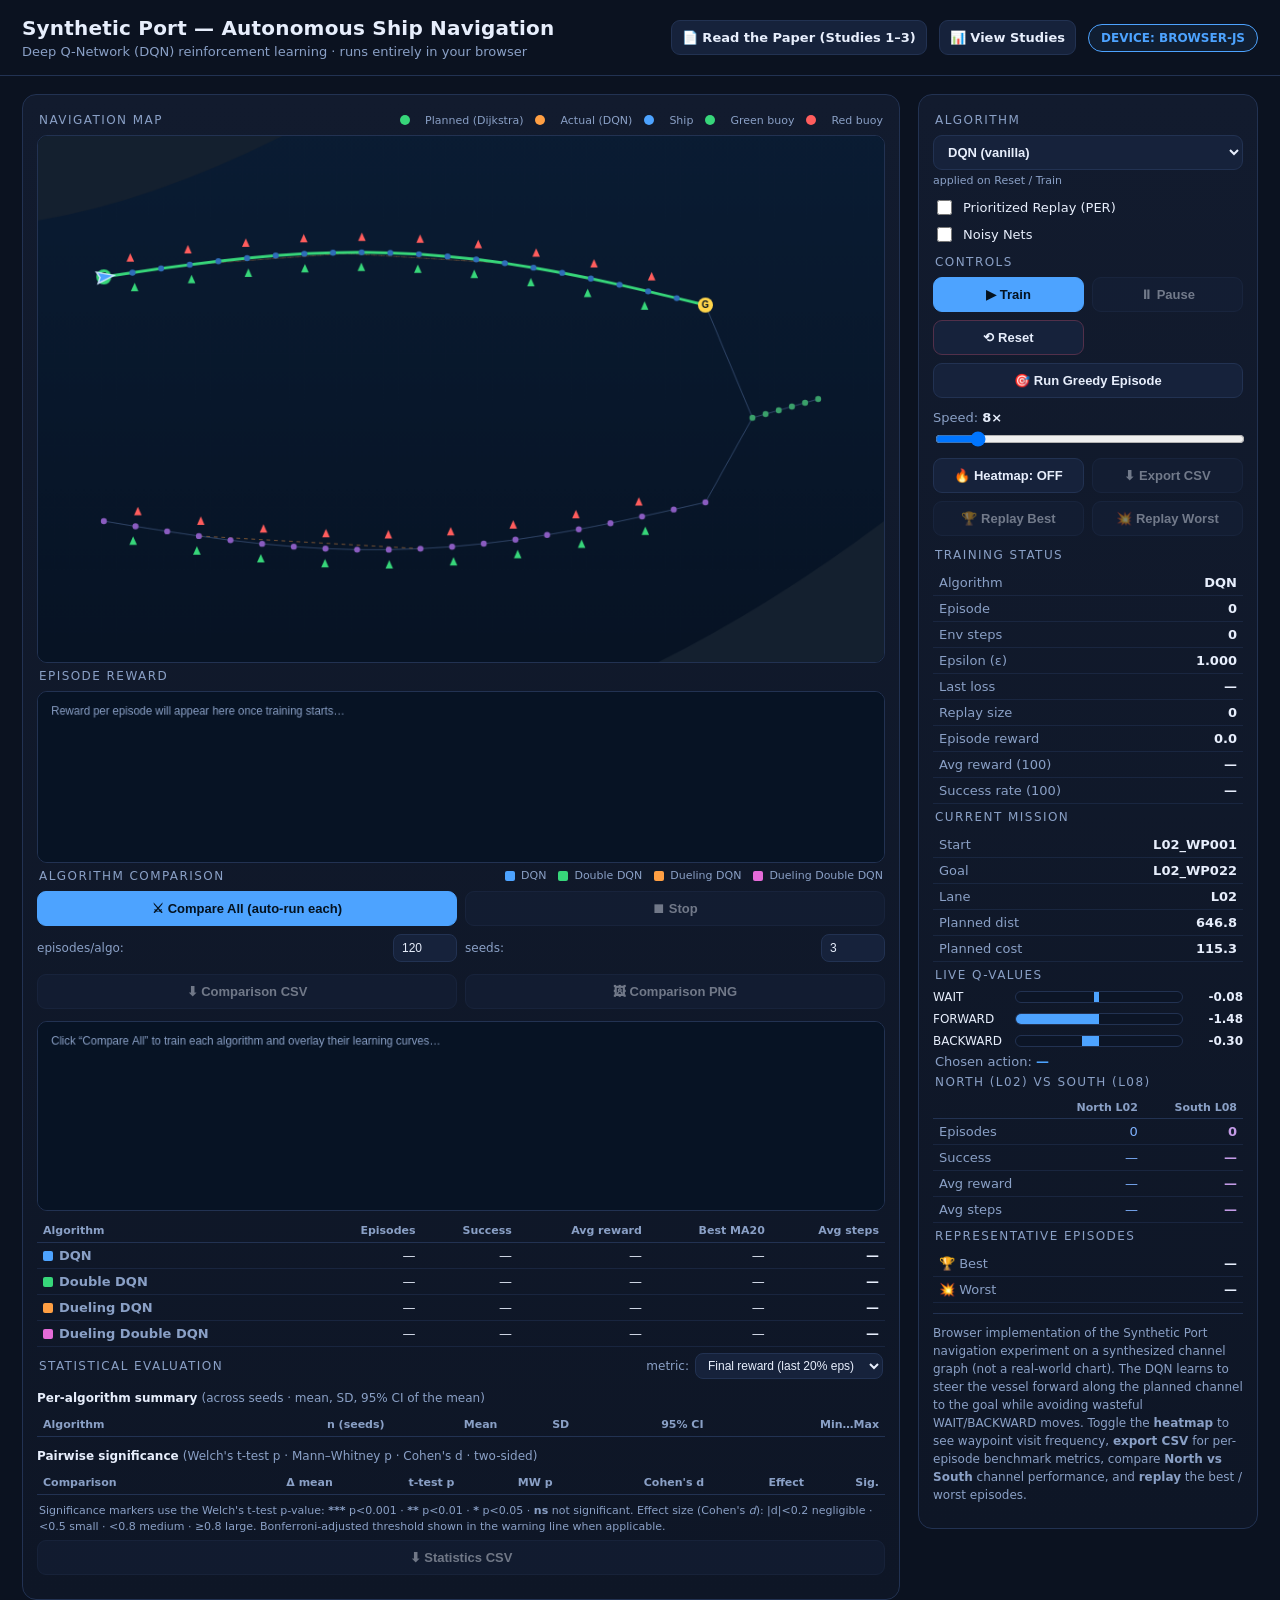
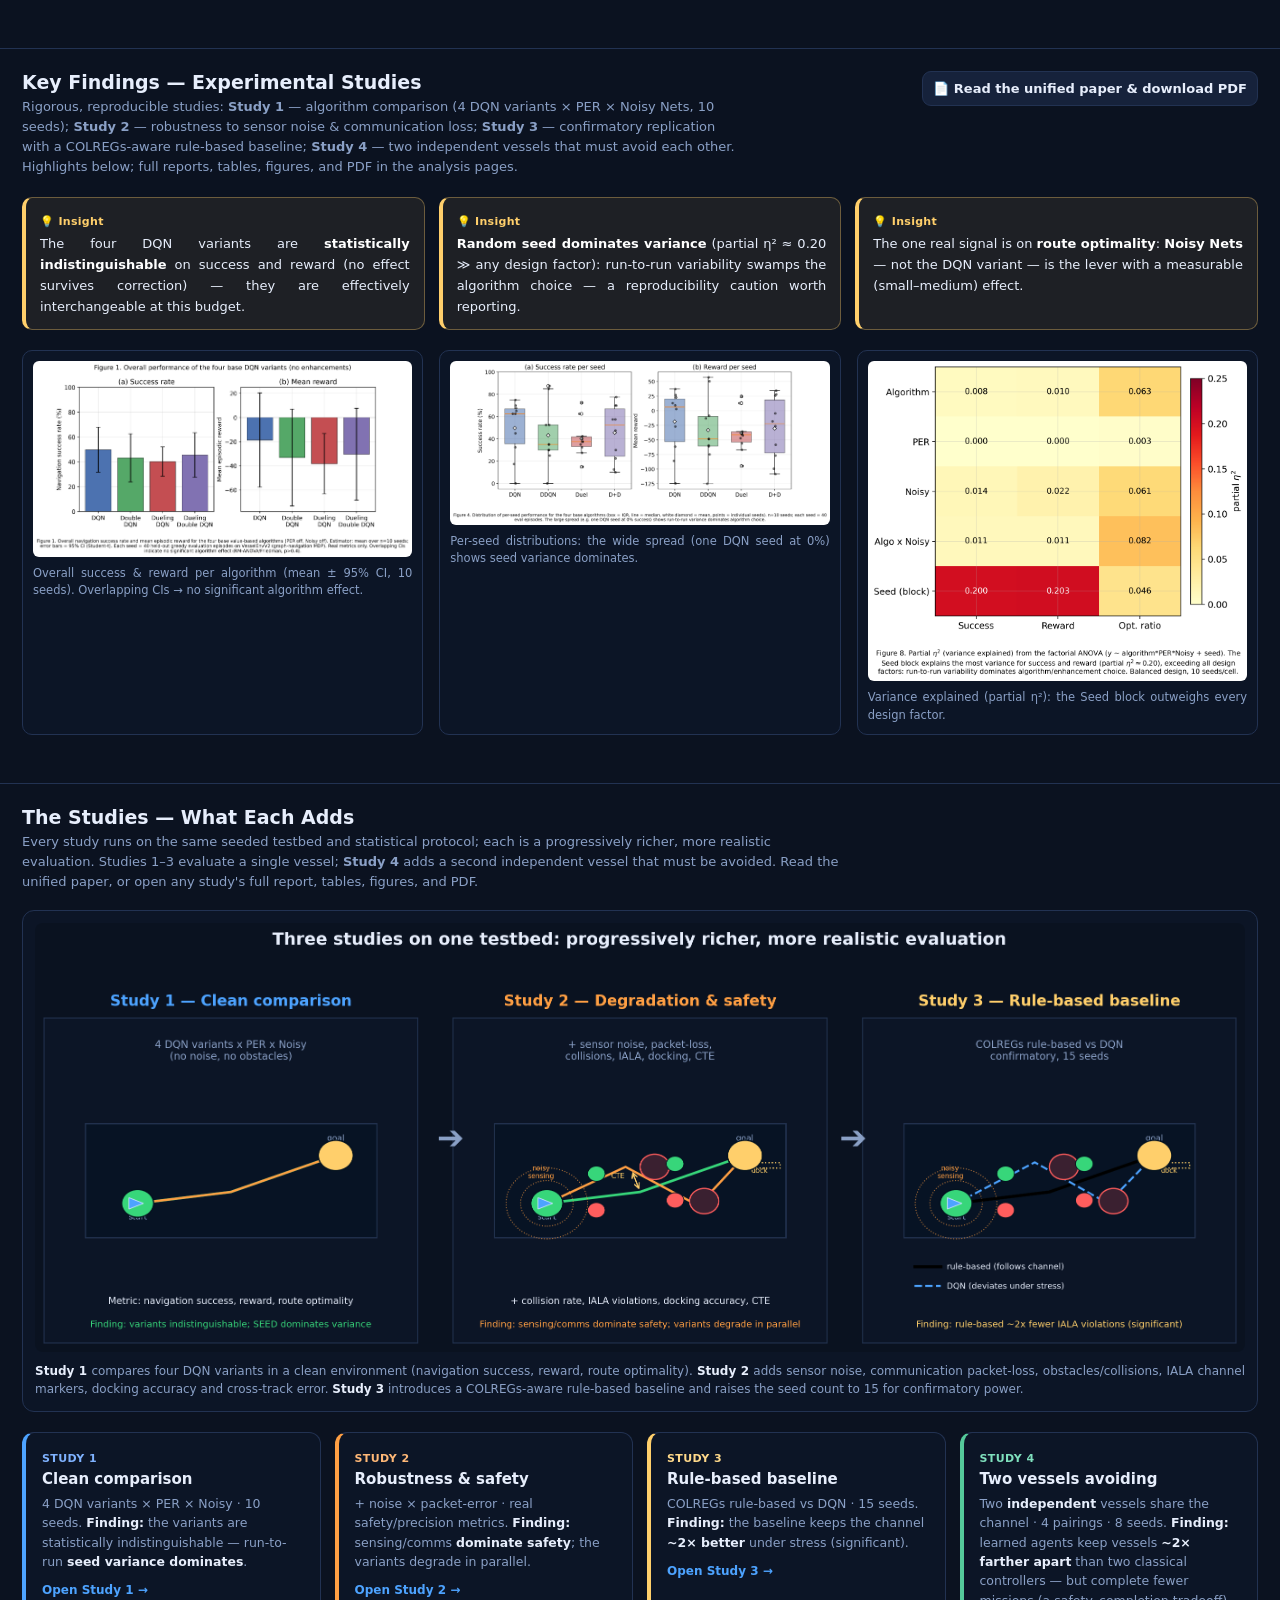
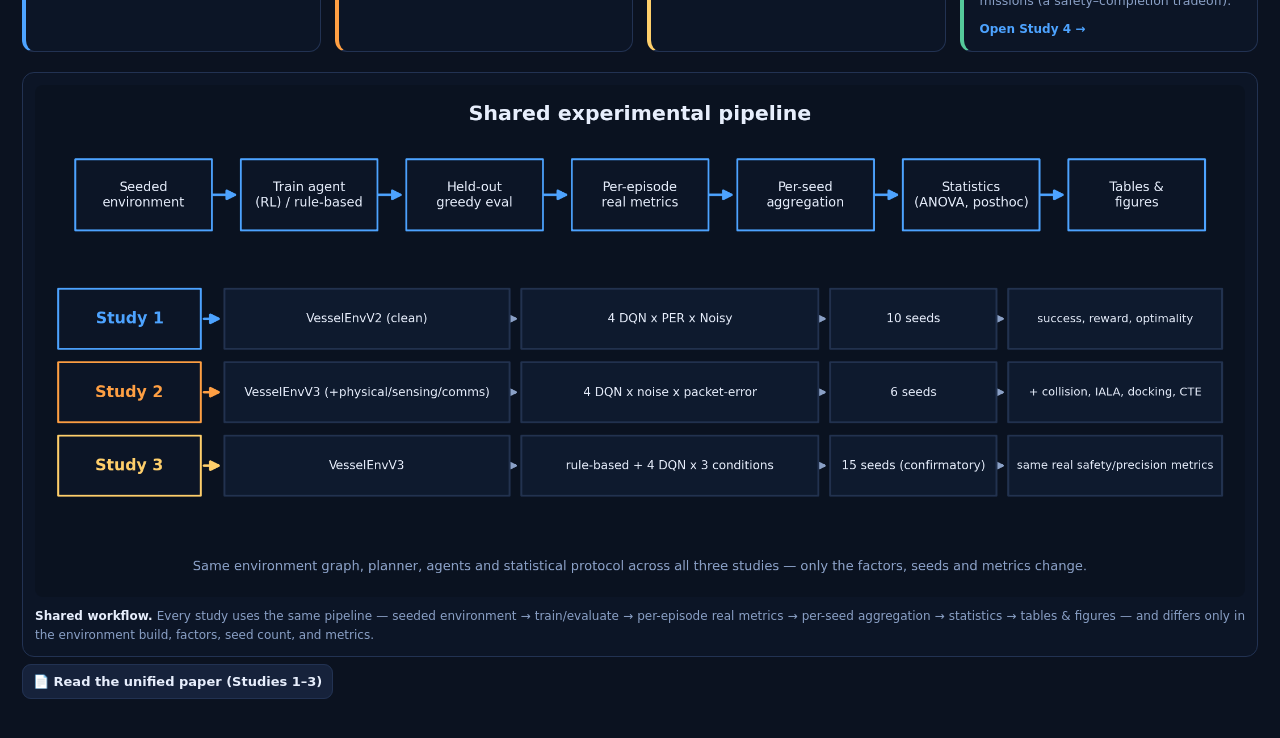
==== commit 94e820fb: "Add Study 4 — two independent autonomous vessels that must avoid each other Multi-agent extension of" ====
--- a/index.html
+++ b/index.html
@@ -205,10 +205,11 @@
       <div>
         <h2>Key Findings — Experimental Studies</h2>
         <p class="findings-sub">
-          Three rigorous, reproducible studies: <b>Study 1</b> — algorithm comparison
+          Rigorous, reproducible studies: <b>Study 1</b> — algorithm comparison
           (4 DQN variants × PER × Noisy Nets, 10 seeds); <b>Study 2</b> — robustness to sensor
           noise &amp; communication loss; <b>Study 3</b> — confirmatory replication with a
-          COLREGs-aware rule-based baseline. Highlights below; full reports, tables, figures,
+          COLREGs-aware rule-based baseline; <b>Study 4</b> — two independent vessels that must
+          avoid each other. Highlights below; full reports, tables, figures,
           and PDF in the analysis pages.
         </p>
       </div>
@@ -258,11 +259,13 @@
   <!-- ============ THREE STUDIES (conceptual overview + workflow) ============ -->
   <section class="studies" id="studies">
     <div class="studies-head">
-      <h2>The Three Studies — What Each Adds</h2>
+      <h2>The Studies — What Each Adds</h2>
       <p class="studies-sub">
-        All three studies run on the same seeded testbed and statistical protocol;
-        each is a progressively richer, more realistic evaluation. Read the unified
-        paper, or open any study's full report, tables, figures, and PDF.
+        Every study runs on the same seeded testbed and statistical protocol;
+        each is a progressively richer, more realistic evaluation. Studies 1–3
+        evaluate a single vessel; <b>Study 4</b> adds a second independent vessel that
+        must be avoided. Read the unified paper, or open any study's full report,
+        tables, figures, and PDF.
       </p>
     </div>
 
@@ -296,6 +299,12 @@
         <p>COLREGs rule-based vs DQN · 15 seeds. <b>Finding:</b> the baseline keeps the channel <b>~2× better</b> under stress (significant).</p>
         <span class="study-link">Open Study 3 →</span>
       </a>
+      <a class="study-card s4" href="results_study4.html">
+        <span class="study-tag">Study 4</span>
+        <h3>Two vessels avoiding</h3>
+        <p>Two <b>independent</b> vessels share the channel · 4 pairings · 8 seeds. <b>Finding:</b> learned agents keep vessels <b>~2× farther apart</b> than two classical controllers — but complete fewer missions (a safety–completion tradeoff).</p>
+        <span class="study-link">Open Study 4 →</span>
+      </a>
     </div>
 
     <figure class="studies-fig">
--- a/styles.css
+++ b/styles.css
@@ -236,15 +236,17 @@
 .studies-fig img { width: 100%; height: auto; border-radius: 8px; display: block; }
 .studies-fig figcaption { font-size: 12px; color: var(--muted); line-height: 1.55; margin-top: 10px; text-align: justify; }
 .studies-fig figcaption b { color: var(--ink); }
-.studies-cards { display: grid; grid-template-columns: repeat(3, 1fr); gap: 14px; margin: 20px 0; }
+.studies-cards { display: grid; grid-template-columns: repeat(auto-fit, minmax(220px, 1fr)); gap: 14px; margin: 20px 0; }
 .study-card { display: block; text-decoration: none; background: #0c1526; border: 1px solid var(--line);
   border-radius: 12px; padding: 14px 16px; transition: border-color .15s, transform .15s; }
 .study-card:hover { transform: translateY(-2px); }
 .study-card.s1 { border-left: 4px solid #4da3ff; } .study-card.s1:hover { border-color: #4da3ff; }
 .study-card.s2 { border-left: 4px solid #ff9f43; } .study-card.s2:hover { border-color: #ff9f43; }
 .study-card.s3 { border-left: 4px solid #ffcf6b; } .study-card.s3:hover { border-color: #ffcf6b; }
+.study-card.s4 { border-left: 4px solid #55c99a; } .study-card.s4:hover { border-color: #55c99a; }
 .study-tag { display: inline-block; font-size: 11px; font-weight: 700; letter-spacing: .4px; text-transform: uppercase; color: var(--muted); }
 .study-card.s1 .study-tag { color: #7fb2ff; } .study-card.s2 .study-tag { color: #ffb877; } .study-card.s3 .study-tag { color: #ffd98a; }
+.study-card.s4 .study-tag { color: #7fe0bd; }
 .study-card h3 { margin: 4px 0 6px; font-size: 15px; color: var(--ink); }
 .study-card p { margin: 0 0 8px; font-size: 12.5px; color: var(--muted); line-height: 1.55; }
 .study-card p b { color: var(--ink); }
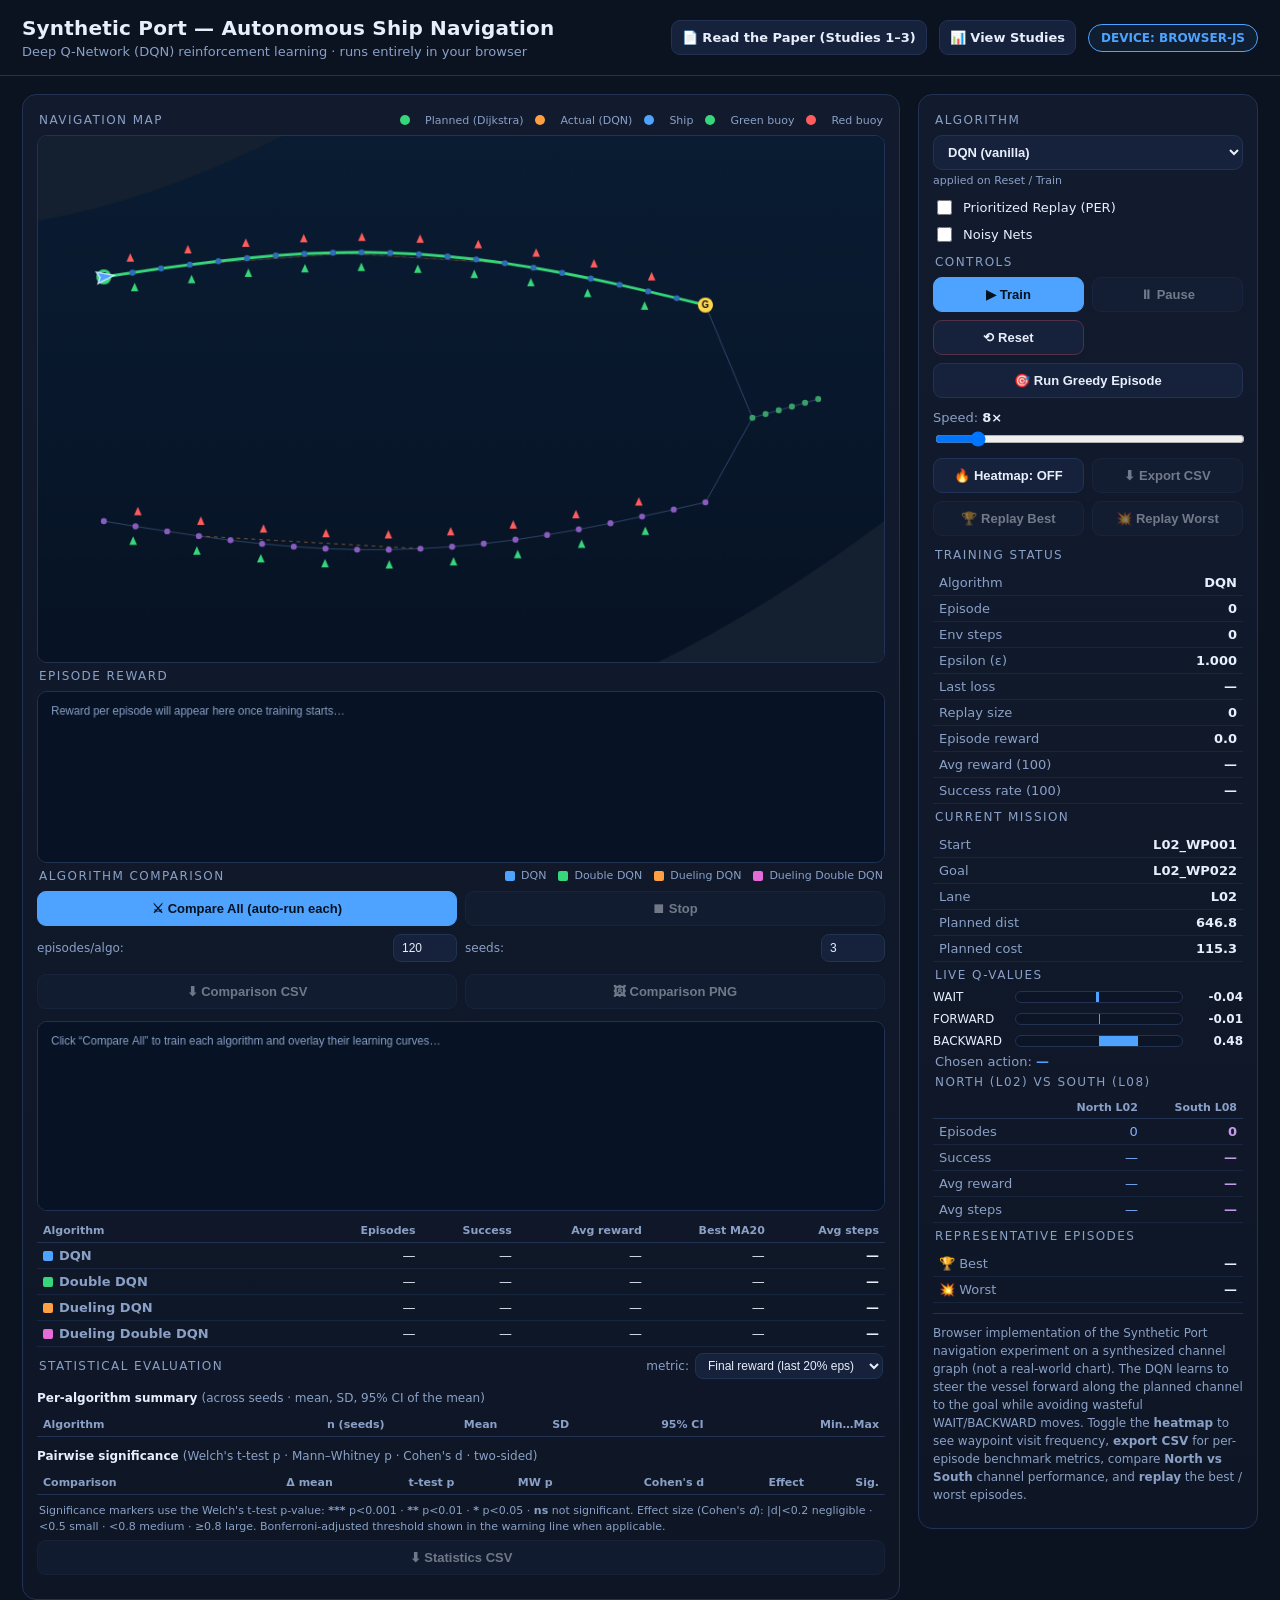
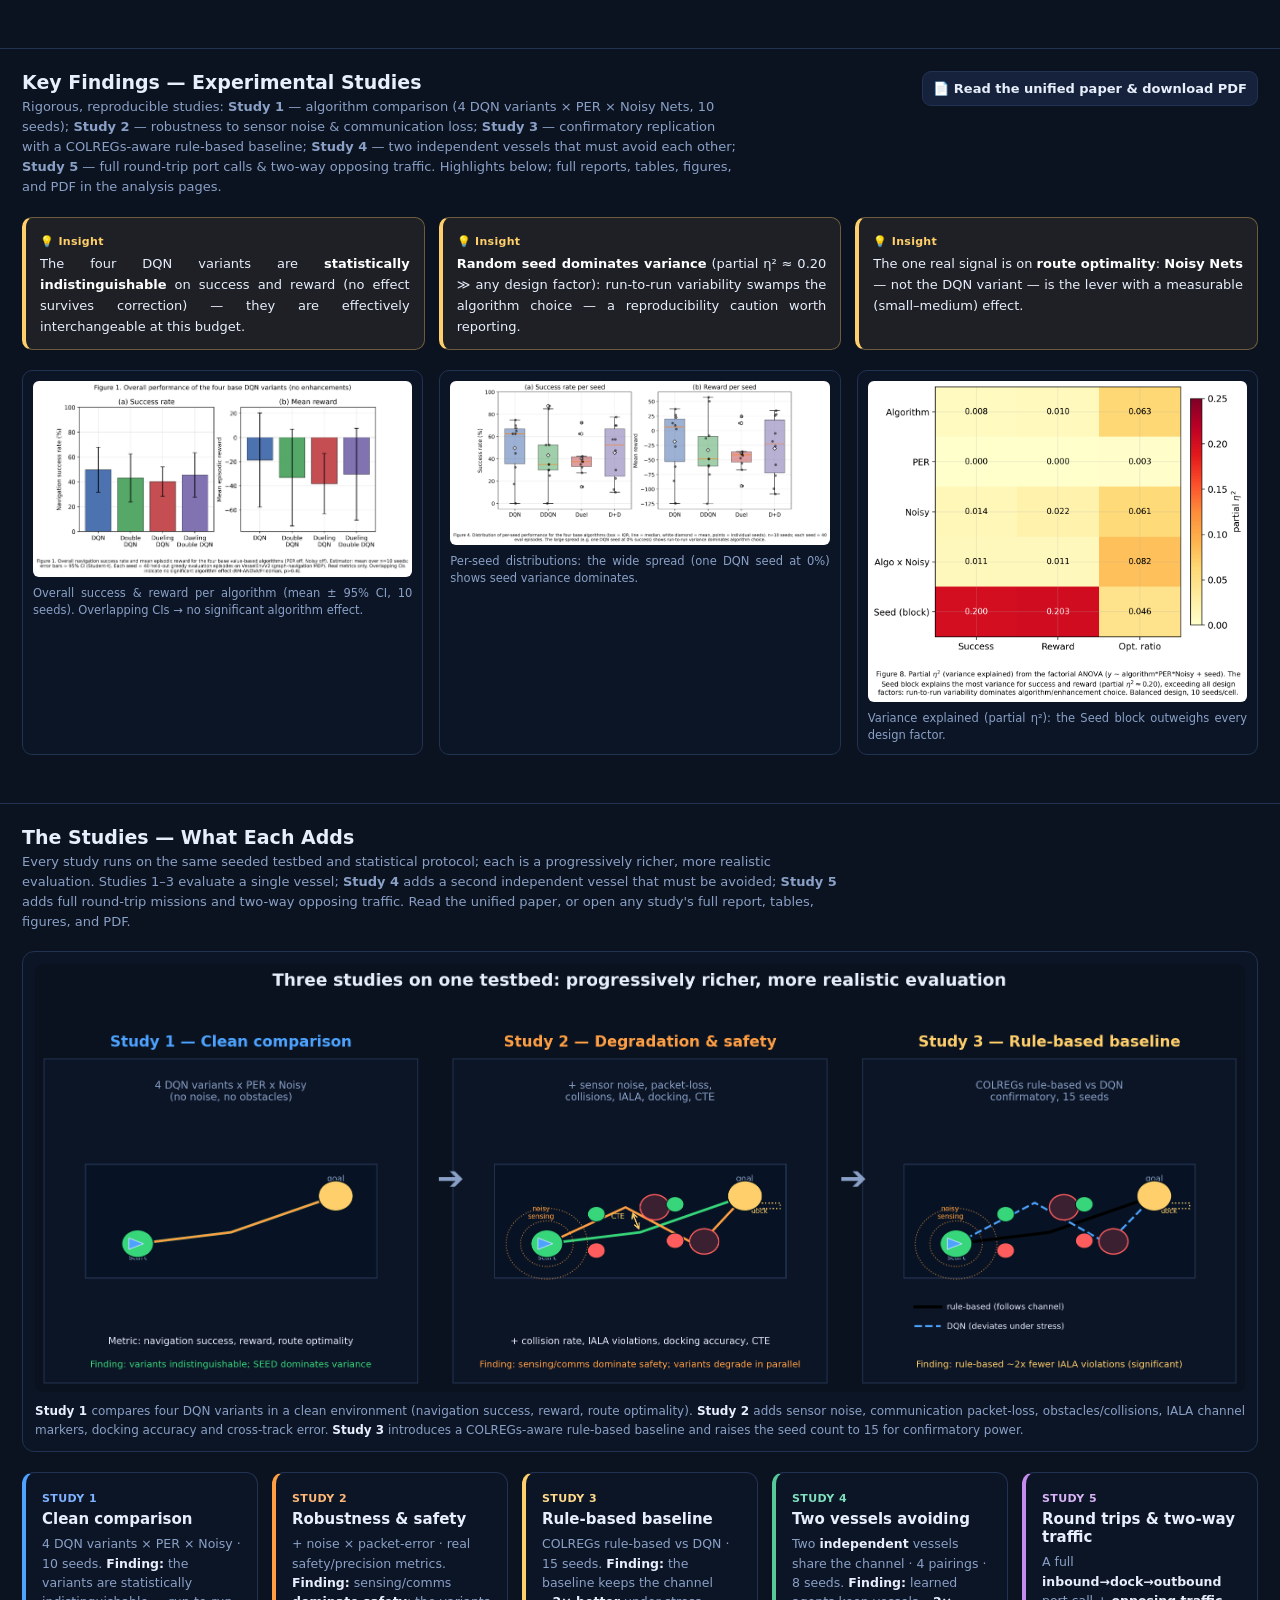
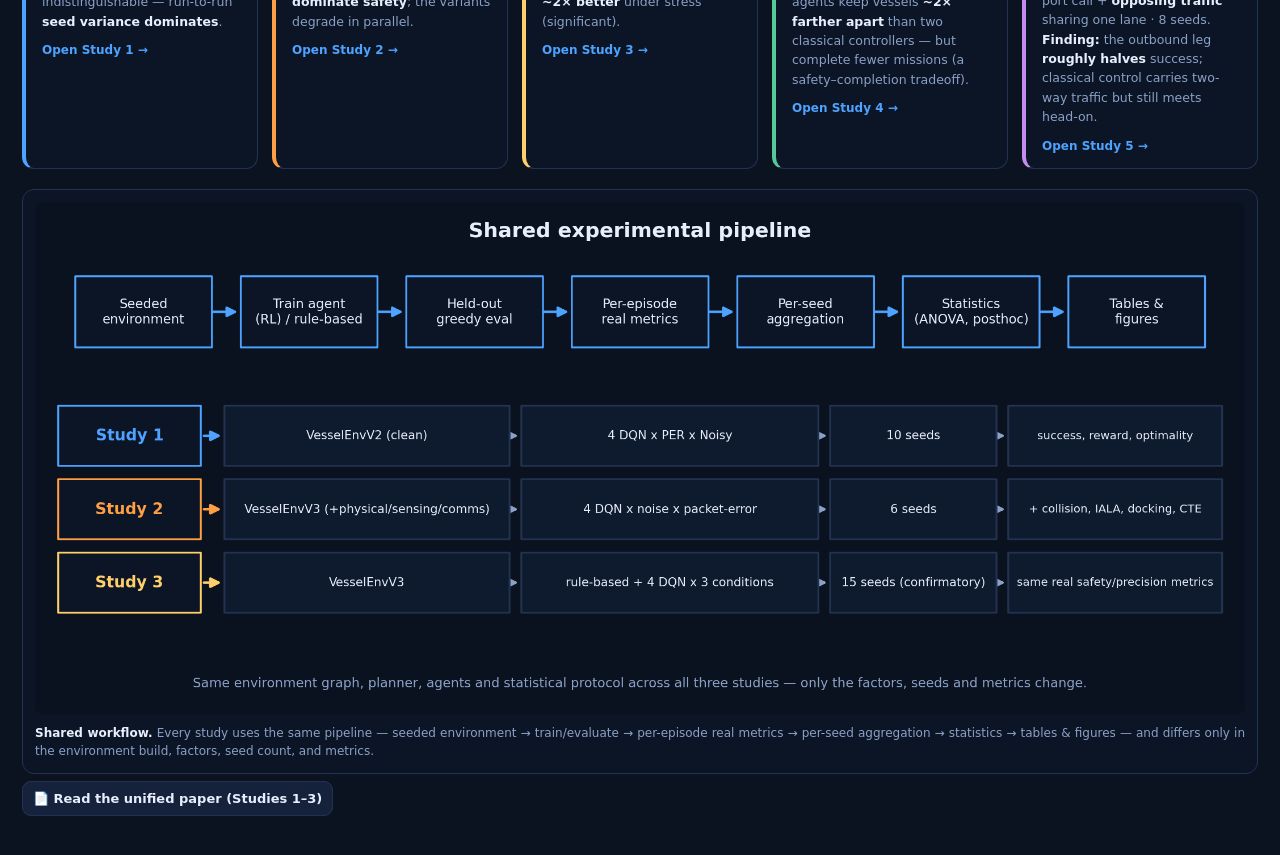
==== commit fa26ef3c: "Add Study 5 — two-phase round-trip missions & two-way opposing traffic Two realism extensions of the" ====
--- a/index.html
+++ b/index.html
@@ -209,7 +209,8 @@
           (4 DQN variants × PER × Noisy Nets, 10 seeds); <b>Study 2</b> — robustness to sensor
           noise &amp; communication loss; <b>Study 3</b> — confirmatory replication with a
           COLREGs-aware rule-based baseline; <b>Study 4</b> — two independent vessels that must
-          avoid each other. Highlights below; full reports, tables, figures,
+          avoid each other; <b>Study 5</b> — full round-trip port calls &amp; two-way opposing traffic.
+          Highlights below; full reports, tables, figures,
           and PDF in the analysis pages.
         </p>
       </div>
@@ -264,7 +265,8 @@
         Every study runs on the same seeded testbed and statistical protocol;
         each is a progressively richer, more realistic evaluation. Studies 1–3
         evaluate a single vessel; <b>Study 4</b> adds a second independent vessel that
-        must be avoided. Read the unified paper, or open any study's full report,
+        must be avoided; <b>Study 5</b> adds full round-trip missions and two-way opposing traffic.
+        Read the unified paper, or open any study's full report,
         tables, figures, and PDF.
       </p>
     </div>
@@ -305,6 +307,12 @@
         <p>Two <b>independent</b> vessels share the channel · 4 pairings · 8 seeds. <b>Finding:</b> learned agents keep vessels <b>~2× farther apart</b> than two classical controllers — but complete fewer missions (a safety–completion tradeoff).</p>
         <span class="study-link">Open Study 4 →</span>
       </a>
+      <a class="study-card s5" href="results_study5.html">
+        <span class="study-tag">Study 5</span>
+        <h3>Round trips &amp; two-way traffic</h3>
+        <p>A full <b>inbound→dock→outbound</b> port call + <b>opposing traffic</b> sharing one lane · 8 seeds. <b>Finding:</b> the outbound leg <b>roughly halves</b> success; classical control carries two-way traffic but still meets head-on.</p>
+        <span class="study-link">Open Study 5 →</span>
+      </a>
     </div>
 
     <figure class="studies-fig">
--- a/styles.css
+++ b/styles.css
@@ -244,9 +244,10 @@
 .study-card.s2 { border-left: 4px solid #ff9f43; } .study-card.s2:hover { border-color: #ff9f43; }
 .study-card.s3 { border-left: 4px solid #ffcf6b; } .study-card.s3:hover { border-color: #ffcf6b; }
 .study-card.s4 { border-left: 4px solid #55c99a; } .study-card.s4:hover { border-color: #55c99a; }
+.study-card.s5 { border-left: 4px solid #c58cf0; } .study-card.s5:hover { border-color: #c58cf0; }
 .study-tag { display: inline-block; font-size: 11px; font-weight: 700; letter-spacing: .4px; text-transform: uppercase; color: var(--muted); }
 .study-card.s1 .study-tag { color: #7fb2ff; } .study-card.s2 .study-tag { color: #ffb877; } .study-card.s3 .study-tag { color: #ffd98a; }
-.study-card.s4 .study-tag { color: #7fe0bd; }
+.study-card.s4 .study-tag { color: #7fe0bd; } .study-card.s5 .study-tag { color: #d8b3f6; }
 .study-card h3 { margin: 4px 0 6px; font-size: 15px; color: var(--ink); }
 .study-card p { margin: 0 0 8px; font-size: 12.5px; color: var(--muted); line-height: 1.55; }
 .study-card p b { color: var(--ink); }
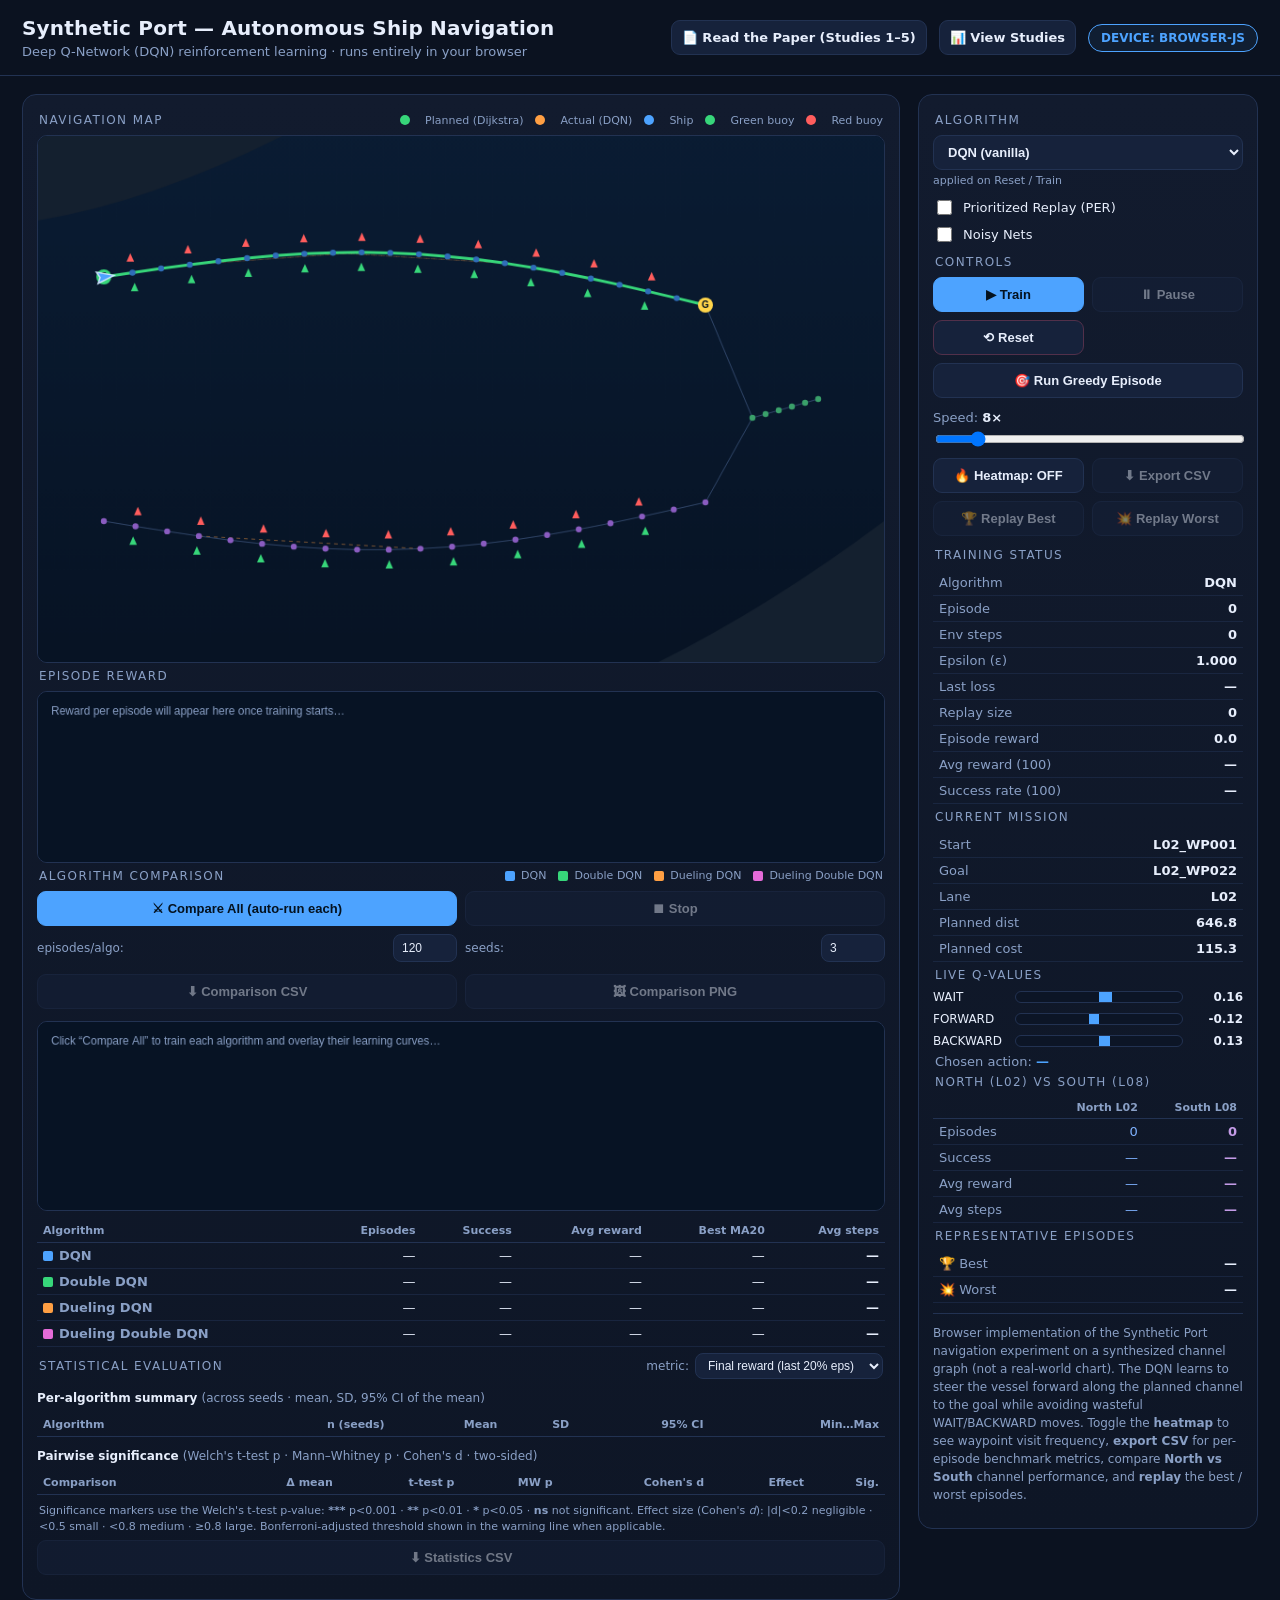
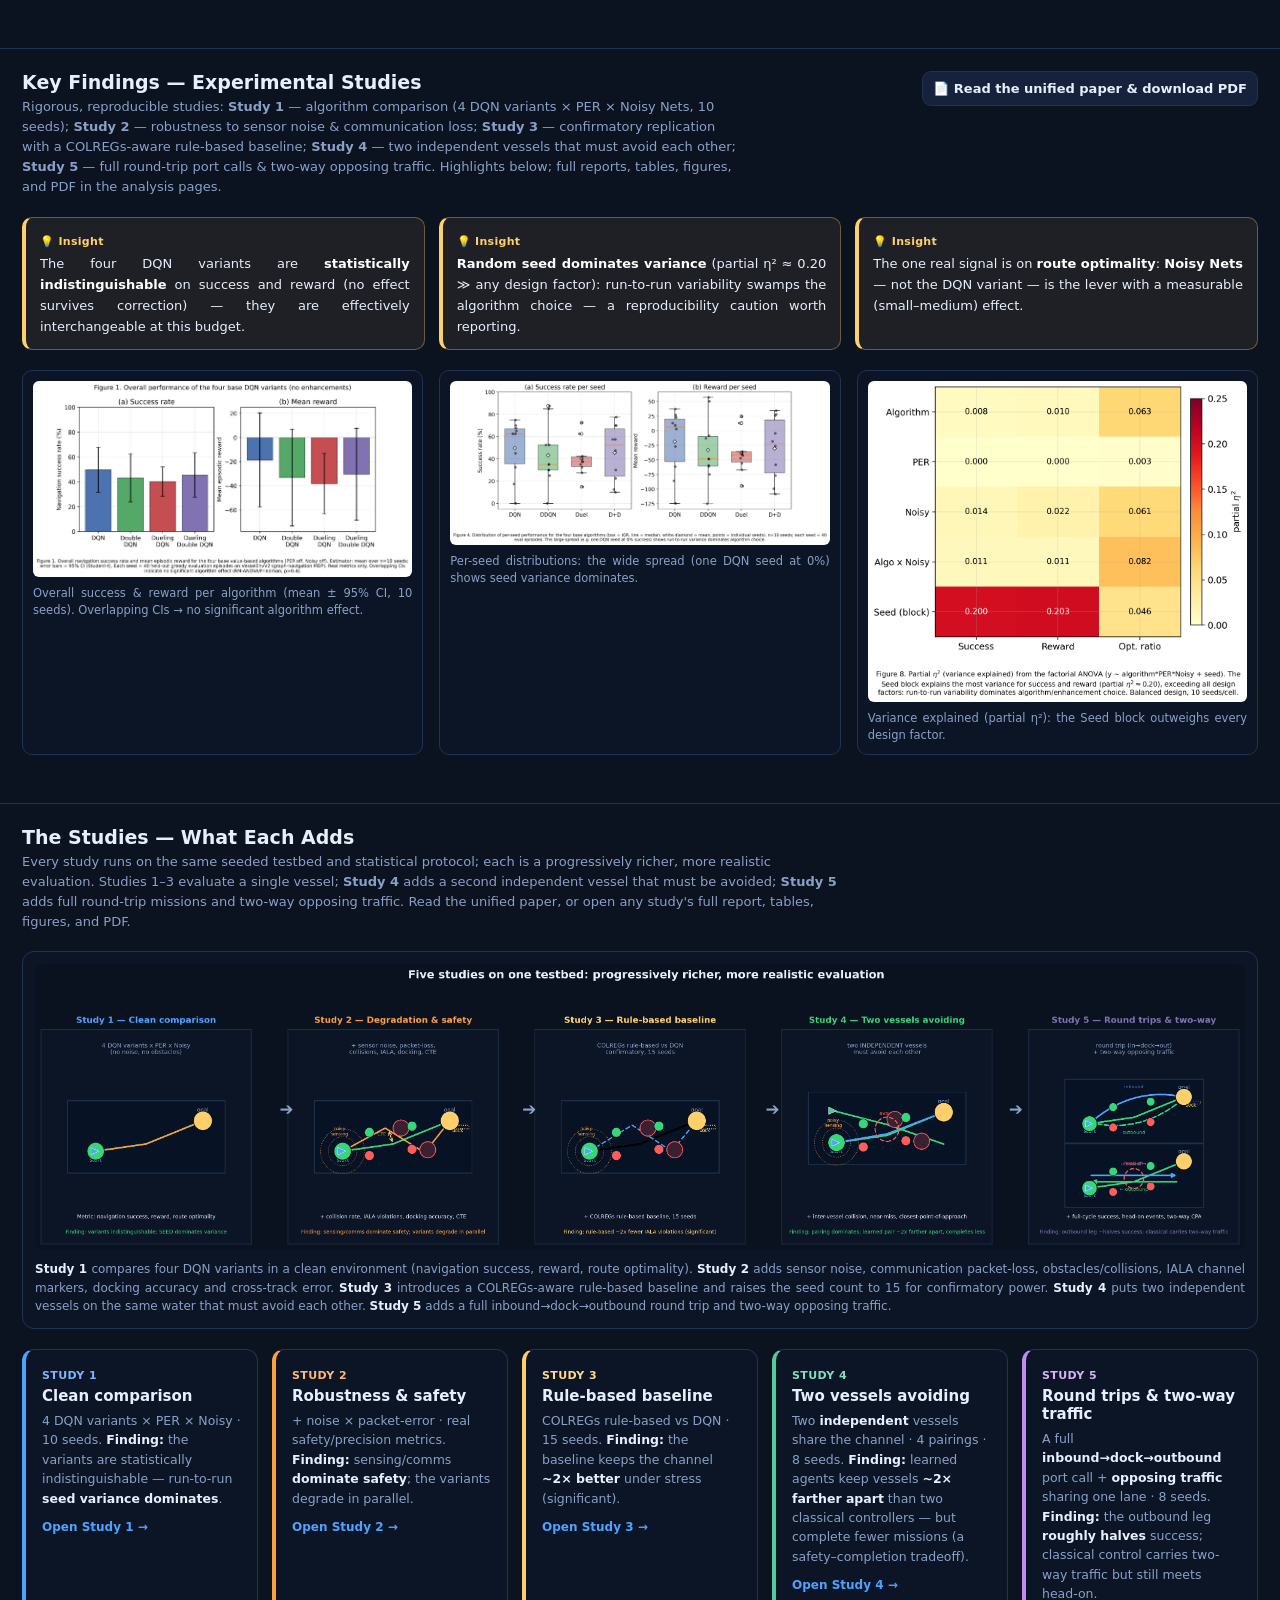
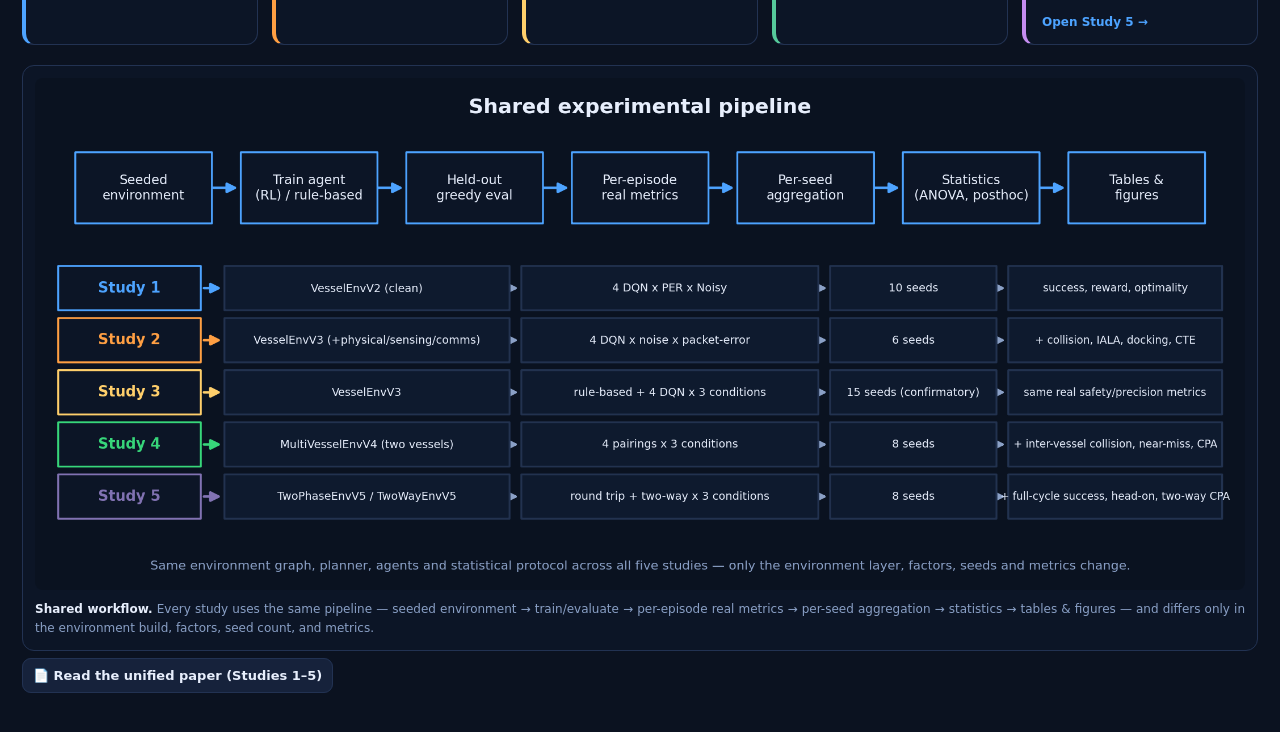
==== commit 6b90ee35: "Integrate Studies 4-5 into unified manuscript, schematics & site - manuscript/manuscript.md: retitle" ====
--- a/index.html
+++ b/index.html
@@ -13,7 +13,7 @@
       <p class="subtitle">Deep Q-Network (DQN) reinforcement learning · runs entirely in your browser</p>
     </div>
     <div class="header-actions">
-      <a class="btn report-btn" href="manuscript.html">📄 Read the Paper (Studies 1–3)</a>
+      <a class="btn report-btn" href="manuscript.html">📄 Read the Paper (Studies 1–5)</a>
       <a class="btn report-btn" href="results.html">📊 View Studies</a>
       <div class="badge" id="deviceBadge">DEVICE: BROWSER-JS</div>
     </div>
@@ -273,12 +273,14 @@
 
     <figure class="studies-fig">
       <img loading="lazy" src="assets/schematics/study_comparison.png"
-           alt="Conceptual comparison of Study 1 (clean), Study 2 (noise, packet-loss, collisions, IALA, docking, CTE), and Study 3 (rule-based COLREGs baseline vs DQN)" />
+           alt="Conceptual comparison of the five studies: Study 1 (clean), Study 2 (noise, packet-loss, collisions, IALA, docking, CTE), Study 3 (rule-based COLREGs baseline vs DQN), Study 4 (two independent vessels avoiding), Study 5 (round trips & two-way traffic)" />
       <figcaption>
         <b>Study&nbsp;1</b> compares four DQN variants in a clean environment (navigation success, reward, route optimality).
         <b>Study&nbsp;2</b> adds sensor noise, communication packet-loss, obstacles/collisions, IALA channel markers,
         docking accuracy and cross-track error. <b>Study&nbsp;3</b> introduces a COLREGs-aware rule-based baseline and
-        raises the seed count to 15 for confirmatory power.
+        raises the seed count to 15 for confirmatory power. <b>Study&nbsp;4</b> puts two independent vessels on the same
+        water that must avoid each other. <b>Study&nbsp;5</b> adds a full inbound&rarr;dock&rarr;outbound round trip and
+        two-way opposing traffic.
       </figcaption>
     </figure>
 
@@ -326,7 +328,7 @@
     </figure>
 
     <div class="studies-cta">
-      <a class="btn report-btn" href="manuscript.html">📄 Read the unified paper (Studies 1–3)</a>
+      <a class="btn report-btn" href="manuscript.html">📄 Read the unified paper (Studies 1–5)</a>
     </div>
   </section>
 
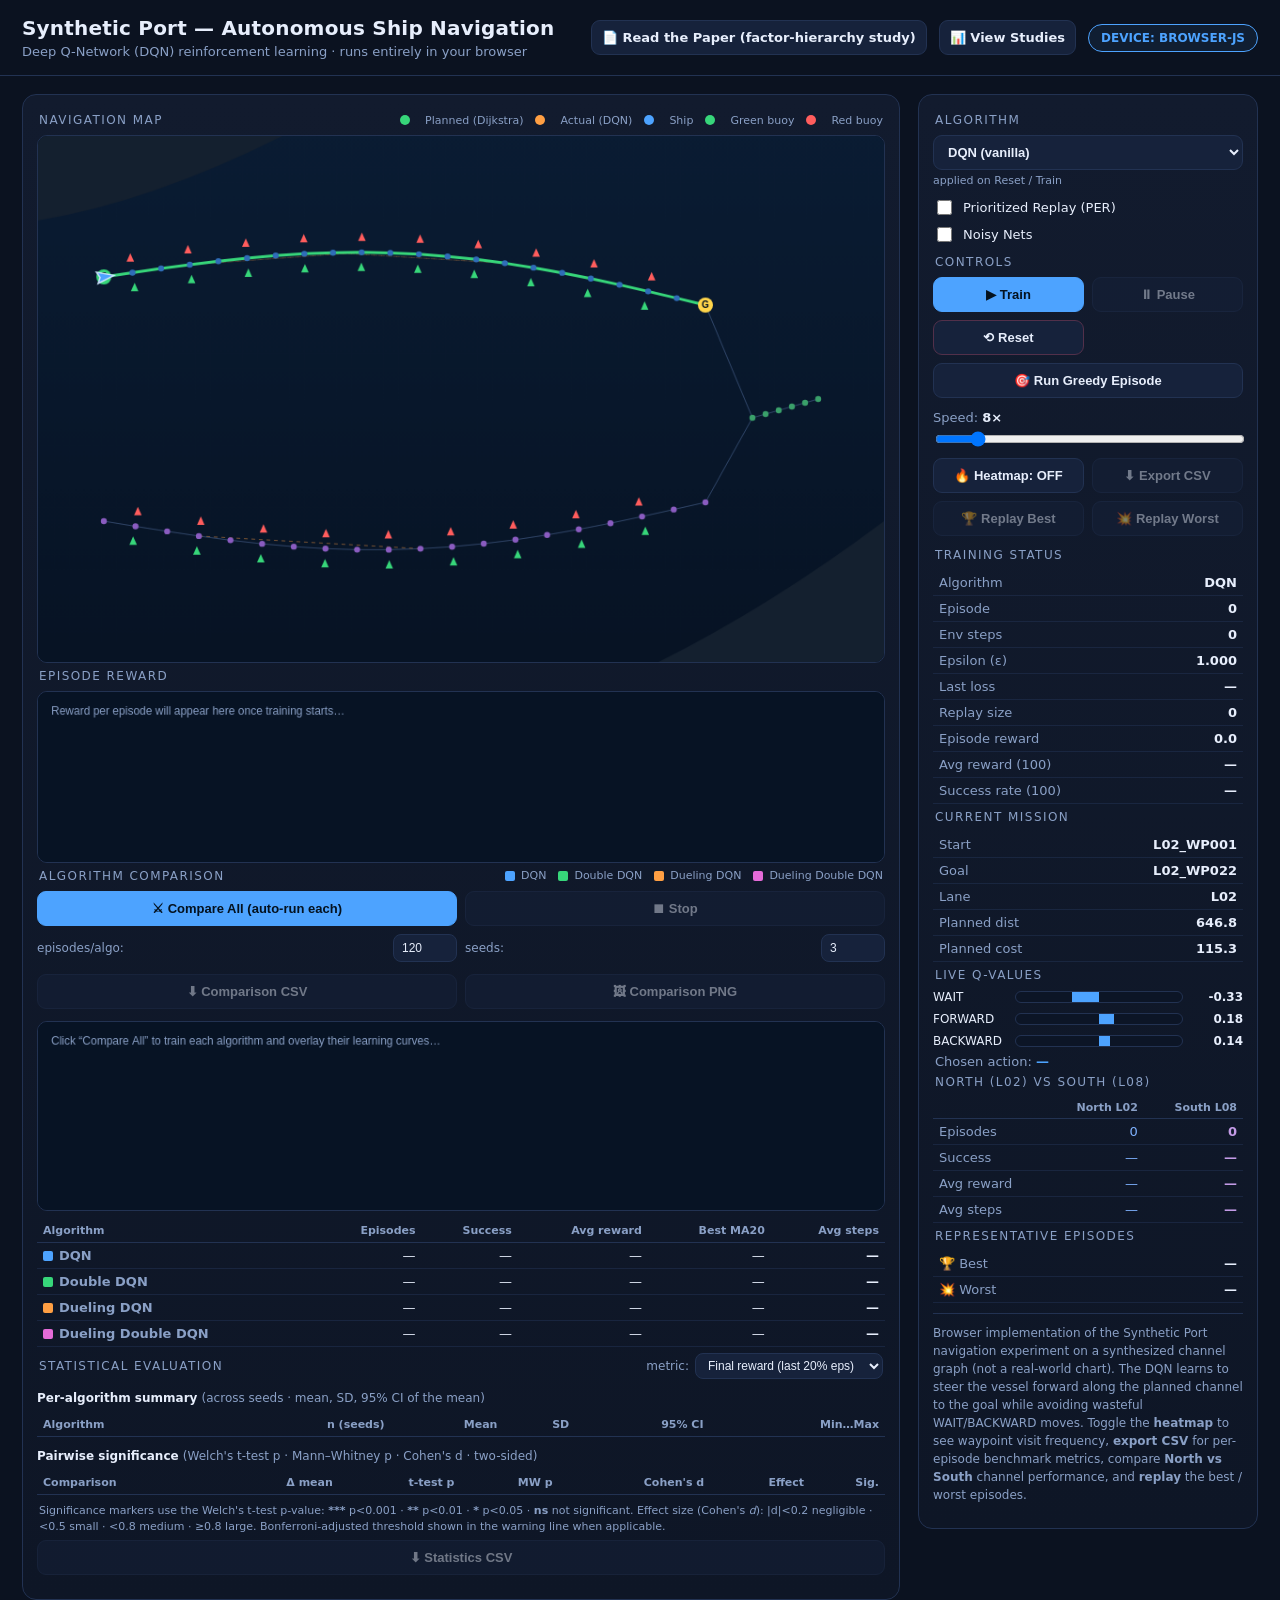
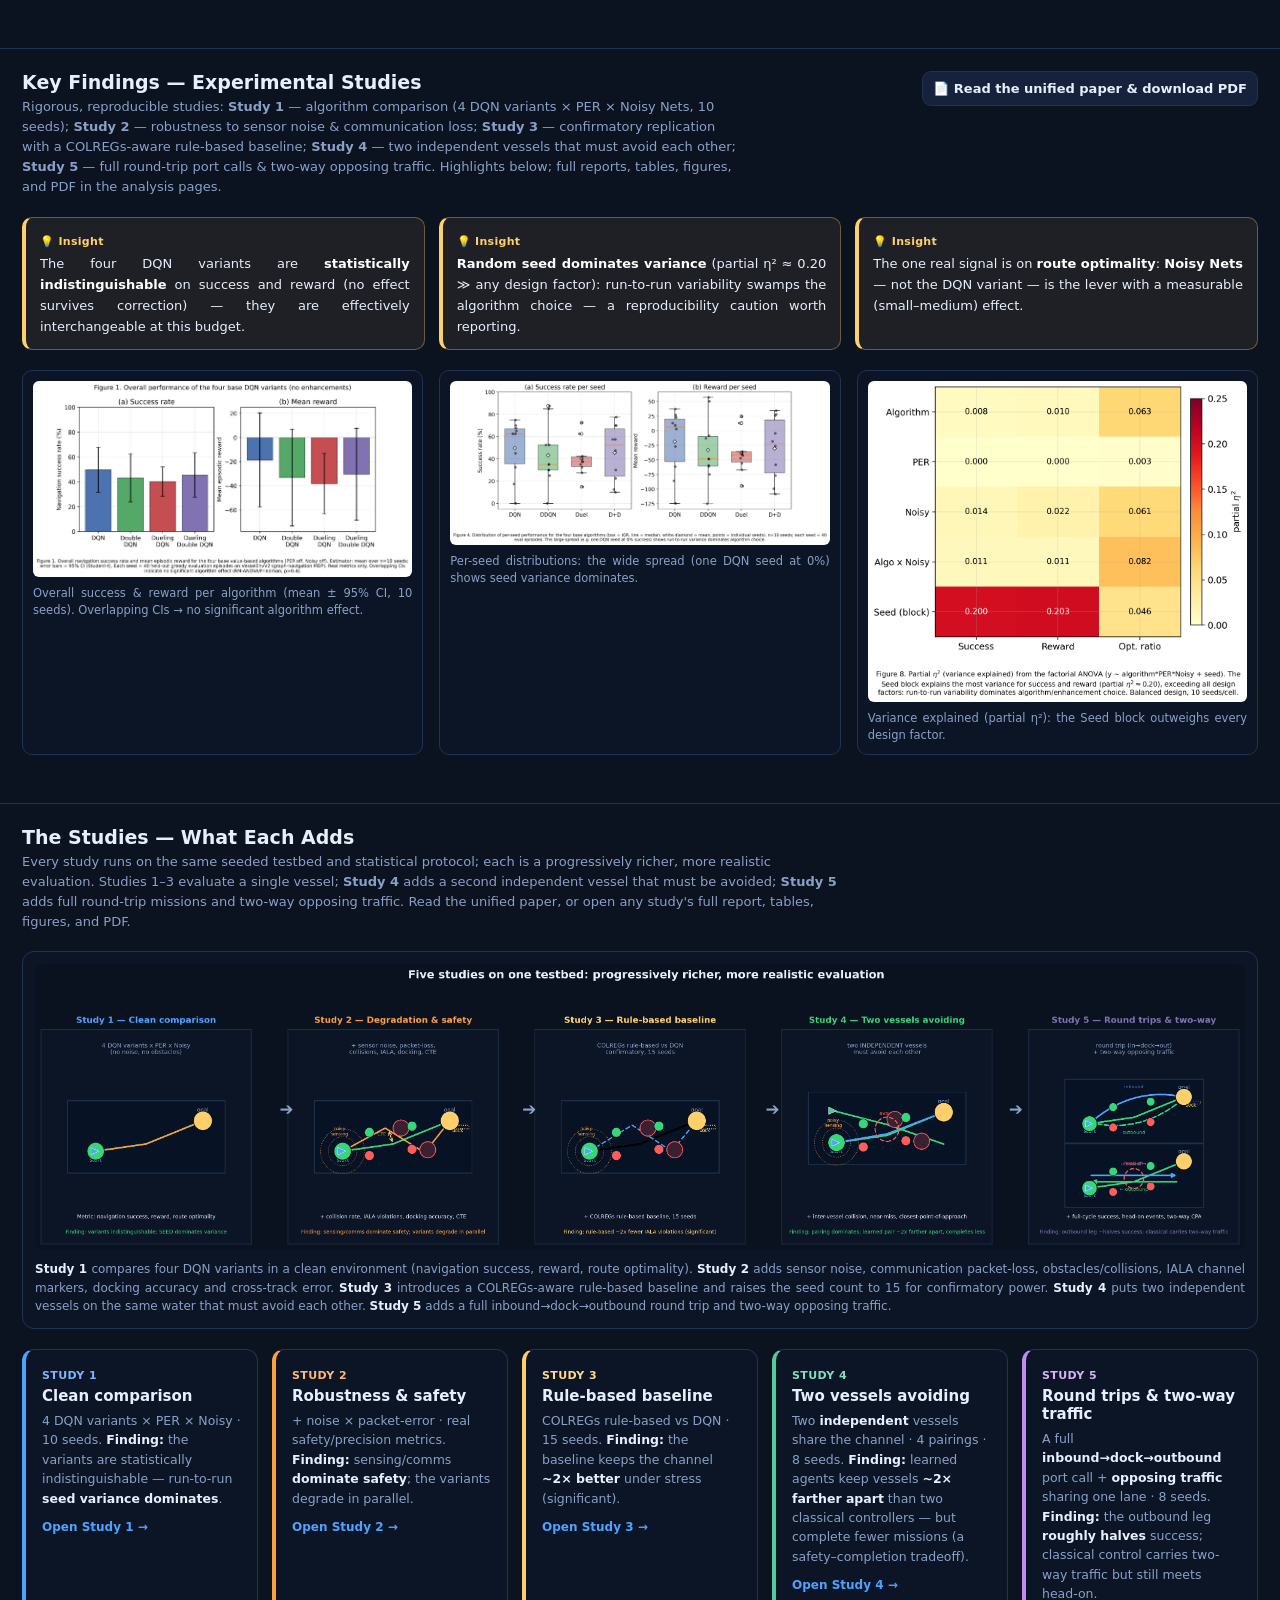
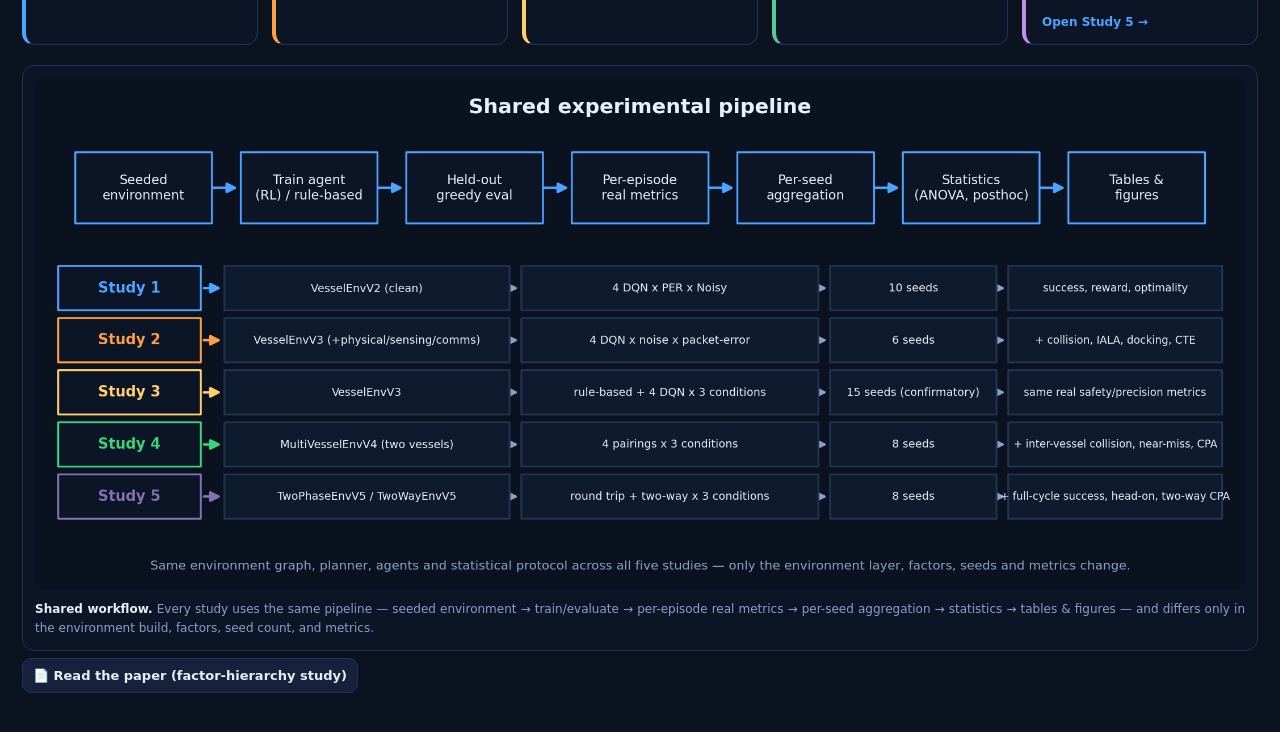
==== commit 3b60b094: "Task 7: rewrite manuscript to Q1 standard (factor-hierarchy framing) Restructures the paper around t" ====
--- a/index.html
+++ b/index.html
@@ -13,7 +13,7 @@
       <p class="subtitle">Deep Q-Network (DQN) reinforcement learning · runs entirely in your browser</p>
     </div>
     <div class="header-actions">
-      <a class="btn report-btn" href="manuscript.html">📄 Read the Paper (Studies 1–5)</a>
+      <a class="btn report-btn" href="manuscript.html">📄 Read the Paper (factor-hierarchy study)</a>
       <a class="btn report-btn" href="results.html">📊 View Studies</a>
       <div class="badge" id="deviceBadge">DEVICE: BROWSER-JS</div>
     </div>
@@ -328,7 +328,7 @@
     </figure>
 
     <div class="studies-cta">
-      <a class="btn report-btn" href="manuscript.html">📄 Read the unified paper (Studies 1–5)</a>
+      <a class="btn report-btn" href="manuscript.html">📄 Read the paper (factor-hierarchy study)</a>
     </div>
   </section>
 
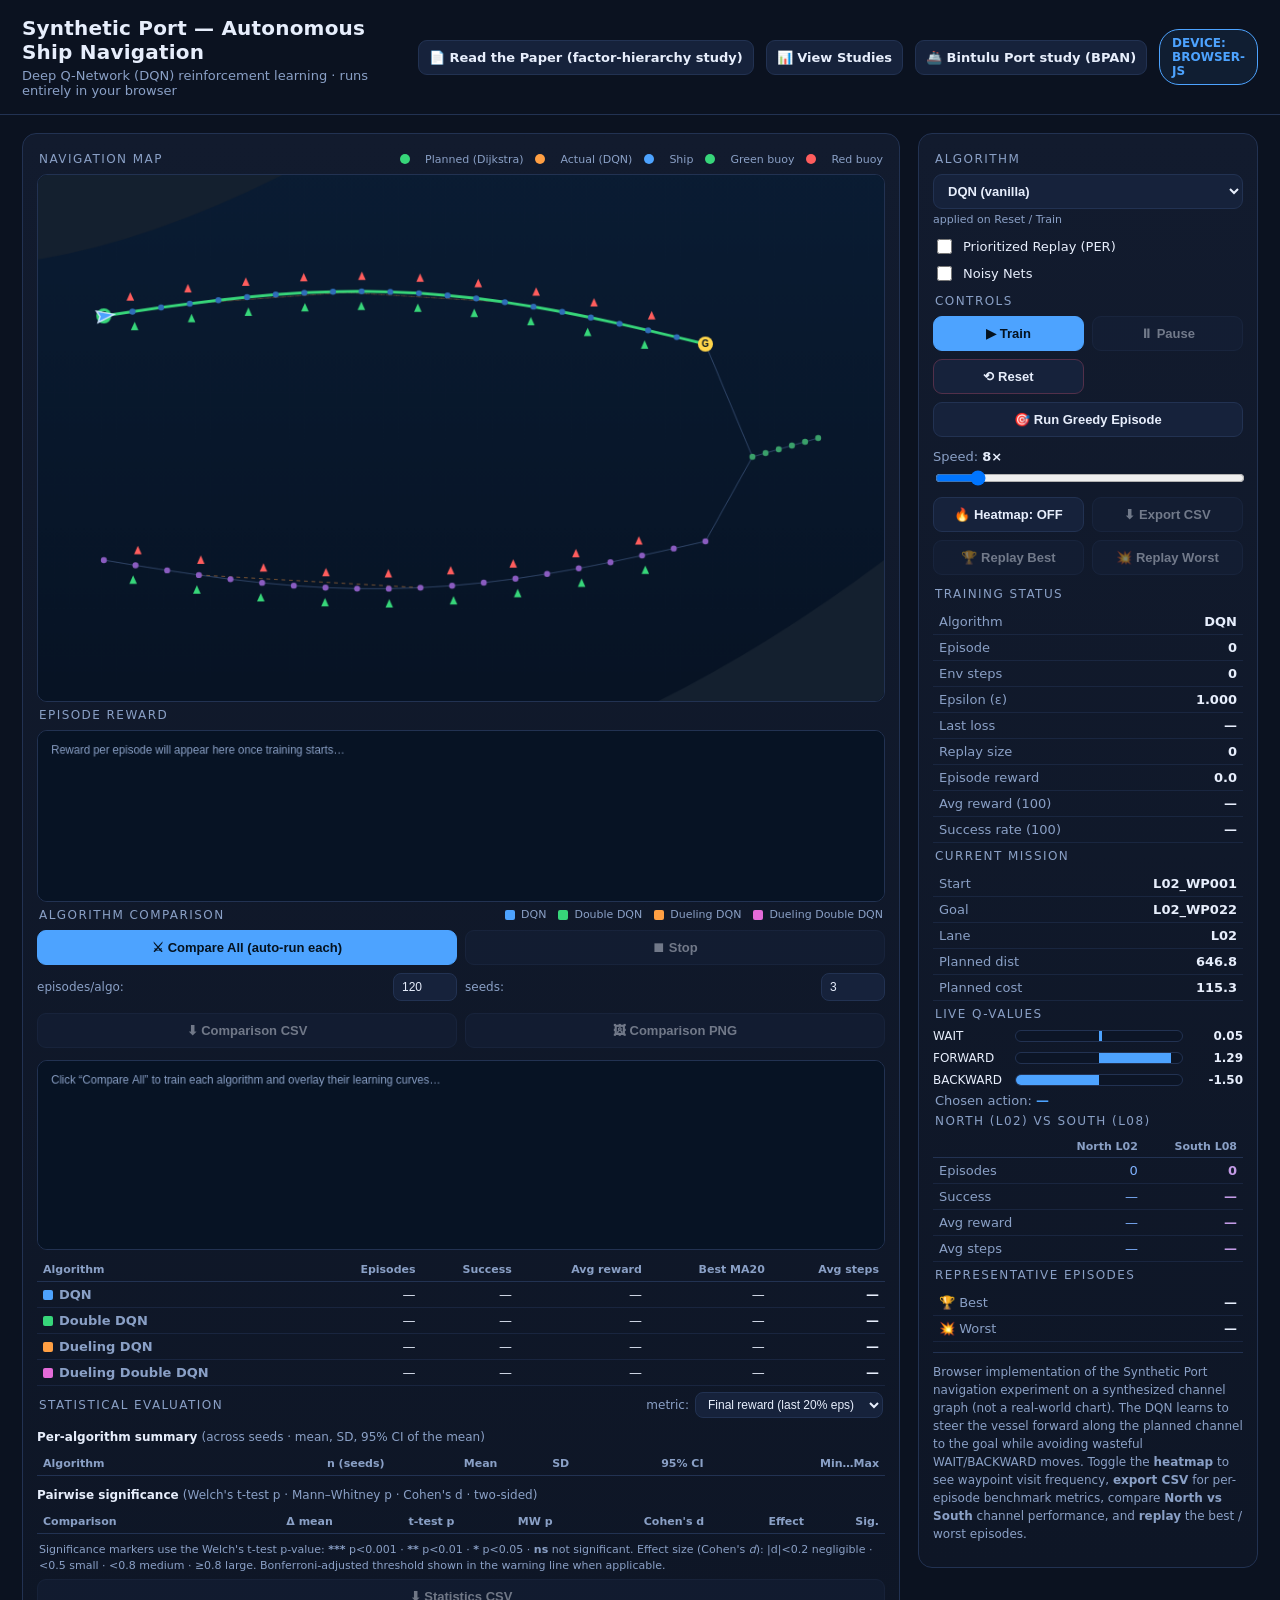
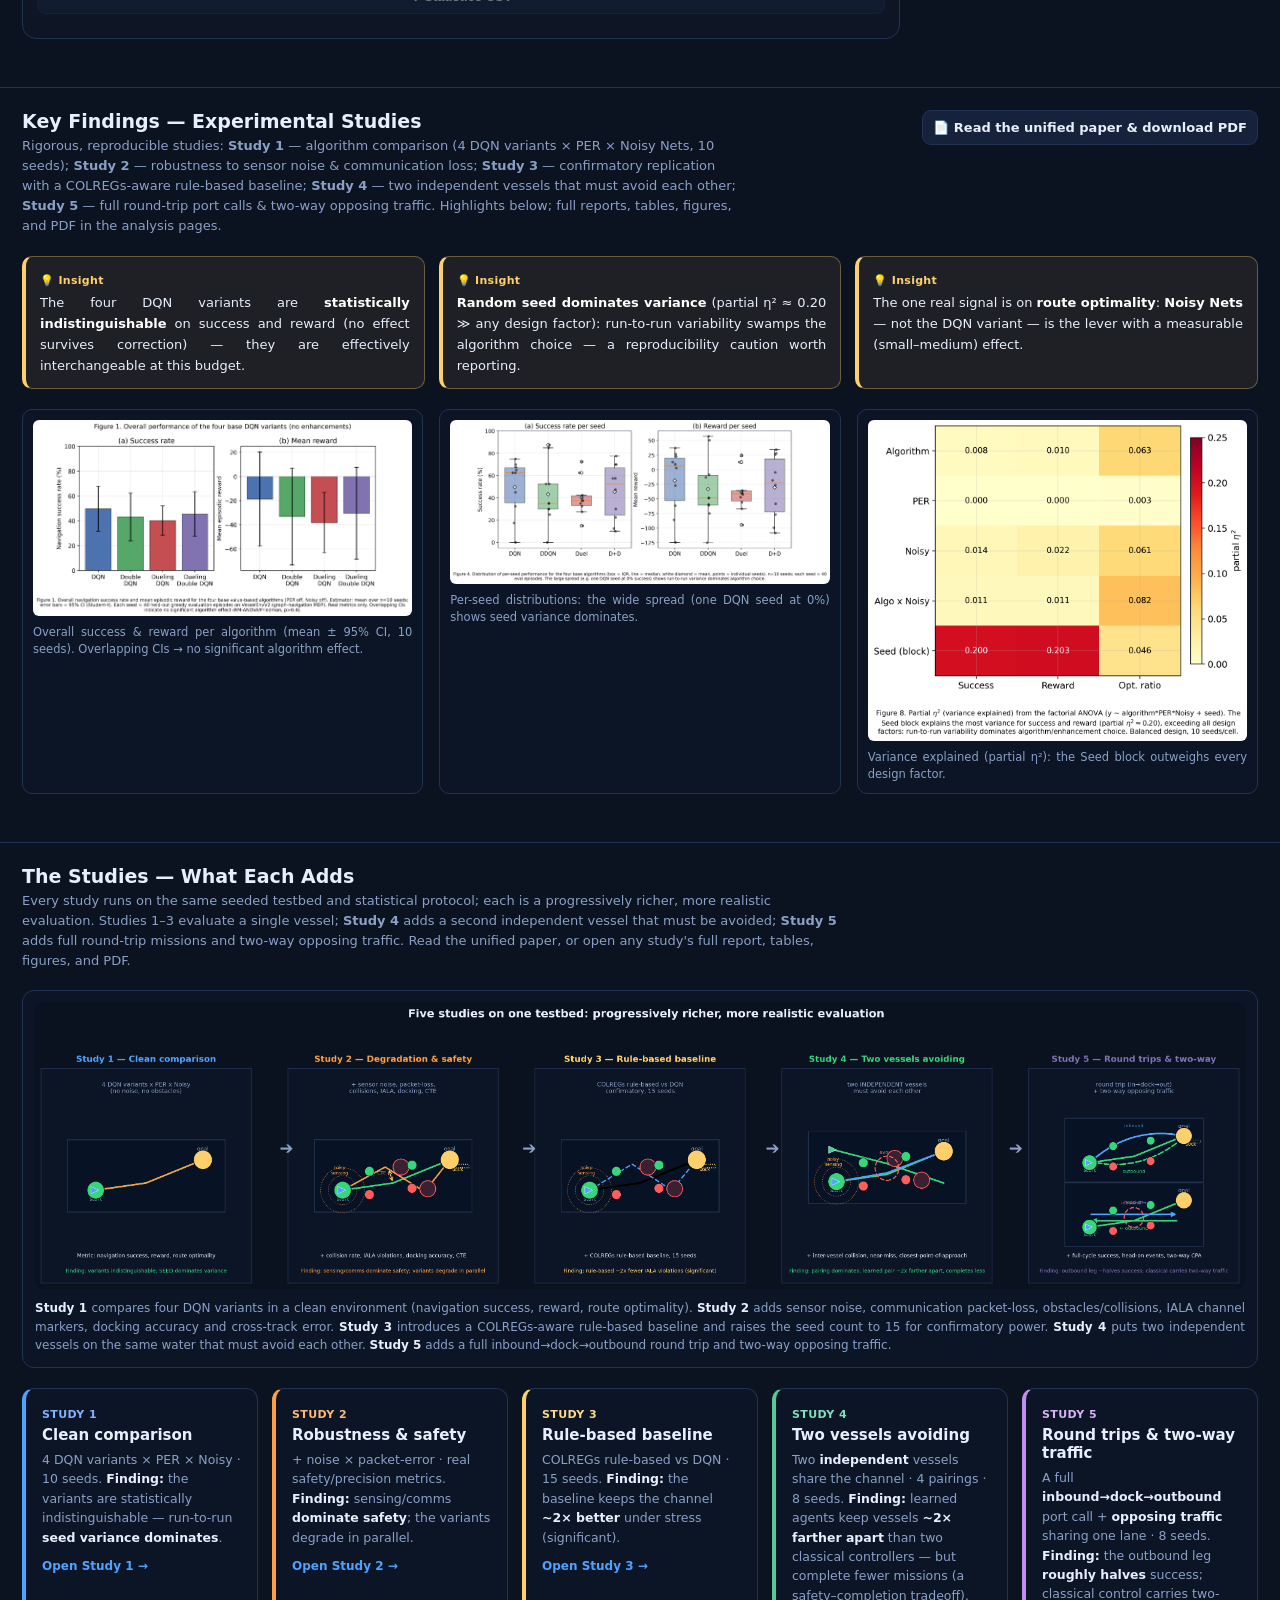
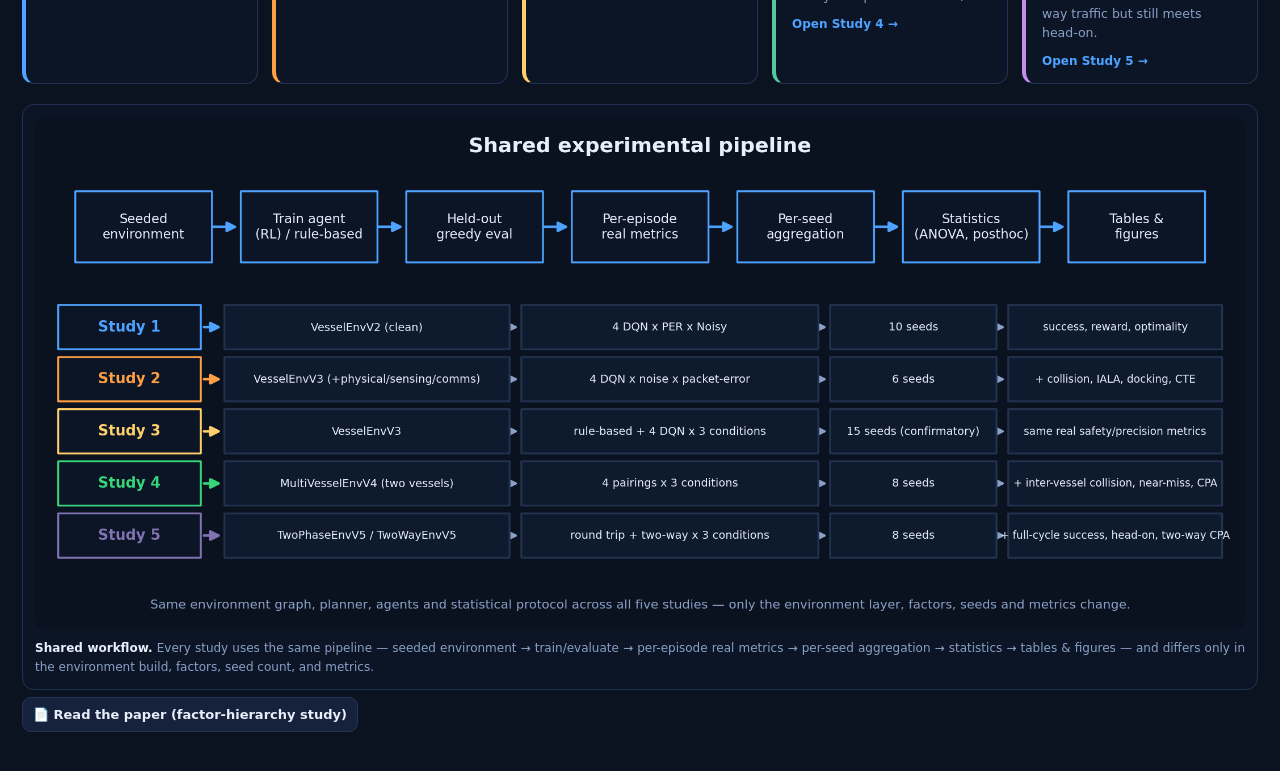
==== commit 71a52326: "BPAN complete — Bintulu Port study: full experiment, paper & live sim Completes the standalone Bintu" ====
--- a/index.html
+++ b/index.html
@@ -15,6 +15,7 @@
     <div class="header-actions">
       <a class="btn report-btn" href="manuscript.html">📄 Read the Paper (factor-hierarchy study)</a>
       <a class="btn report-btn" href="results.html">📊 View Studies</a>
+      <a class="btn report-btn" href="bintulu.html">🚢 Bintulu Port study (BPAN)</a>
       <div class="badge" id="deviceBadge">DEVICE: BROWSER-JS</div>
     </div>
   </header>
